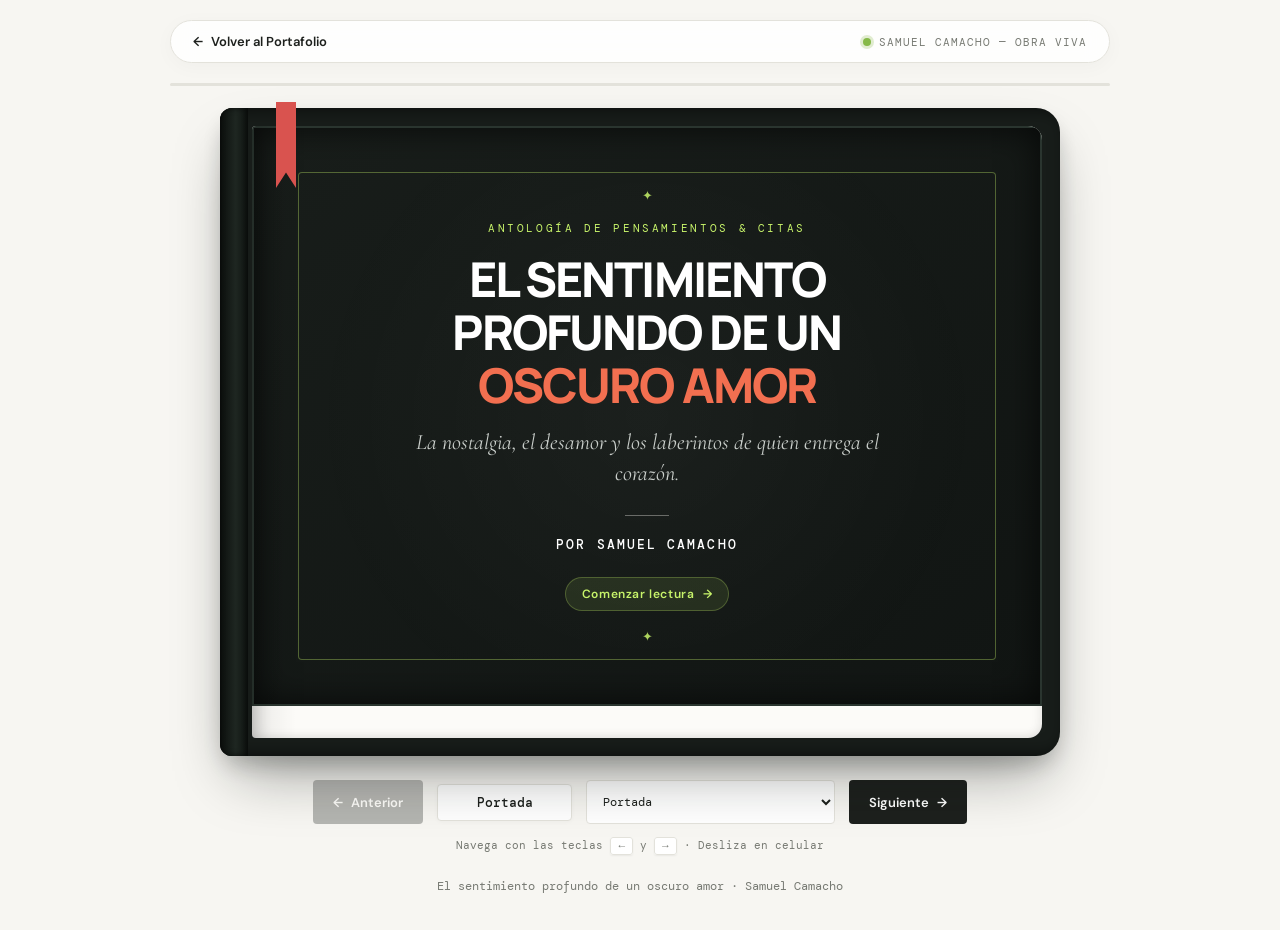
==== libro.html @ 91c3448b "Subir archivos del portafolio" ====
<!doctype html>
<html lang="es">
  <head>
    <meta charset="utf-8" />
    <meta name="viewport" content="width=device-width, initial-scale=1" />
    <title>El sentimiento profundo de un oscuro amor — Samuel Camacho</title>
    <meta
      name="description"
      content="Libro de reflexiones, desamor y pensamientos íntimos escrito por Samuel Camacho."
    />
    <link rel="preconnect" href="https://fonts.googleapis.com" />
    <link rel="preconnect" href="https://fonts.gstatic.com" crossorigin />
    <link
      href="https://fonts.googleapis.com/css2?family=Cormorant+Garamond:ital,wght@0,400;0,600;0,700;1,400;1,600;1,700&family=DM+Mono:wght@400;500&family=DM+Sans:wght@400;500;600;700&family=Manrope:wght@600;800&display=swap"
      rel="stylesheet"
    />

    <style>
      /* ============================================================
         VARIABLES Y TEMA DE DISEÑO (Alineadas a tu portafolio)
         ============================================================ */
      :root {
        --paper-bg: #f7f6f2;
        --page-bg: #fcfbf8;
        --page-edge: #eeebe3;
        --ink: #1d201d;
        --ink-soft: #2e332f;
        --muted: #777a73;
        --line: #e3e2db;
        --orange: #f26f50;
        --lime: #c7f36a;
        --gold: #d4af37;
        --cover-bg: #181d1a;
        --cover-border: #2a352f;
        --spine: #0f1311;
        --ribbon: #d9534f;
        
        --font-serif: "Cormorant Garamond", Georgia, serif;
        --font-sans: "DM Sans", -apple-system, BlinkMacSystemFont, sans-serif;
        --font-mono: "DM Mono", monospace;
        --font-display: "Manrope", sans-serif;
      }

      * {
        box-sizing: border-box;
        margin: 0;
        padding: 0;
      }

      body {
        min-height: 100vh;
        background: var(--paper-bg);
        color: var(--ink);
        font-family: var(--font-sans);
        display: flex;
        flex-direction: column;
        justify-content: space-between;
        align-items: center;
        padding: 20px 16px 36px;
        overflow-x: hidden;
      }

      /* Barra de navegación superior hacia el portafolio */
      .book-topbar {
        width: 100%;
        max-width: 940px;
        display: flex;
        justify-content: space-between;
        align-items: center;
        margin-bottom: 20px;
        padding: 12px 22px;
        background: rgba(255, 255, 255, 0.85);
        backdrop-filter: blur(12px);
        border: 1px solid var(--line);
        border-radius: 999px;
        box-shadow: 0 4px 20px rgba(0, 0, 0, 0.03);
      }

      .back-to-portfolio {
        display: inline-flex;
        align-items: center;
        gap: 8px;
        font-size: 13px;
        font-weight: 600;
        color: var(--ink);
        text-decoration: none;
        transition: color 0.2s ease, transform 0.2s ease;
      }
      .back-to-portfolio:hover {
        color: var(--orange);
        transform: translateX(-3px);
      }

      .book-meta-badge {
        font-family: var(--font-mono);
        font-size: 11px;
        letter-spacing: 0.09em;
        color: var(--muted);
        text-transform: uppercase;
        display: flex;
        align-items: center;
        gap: 8px;
      }

      .status-indicator {
        width: 8px;
        height: 8px;
        background-color: #86b948;
        border-radius: 50%;
        display: inline-block;
        box-shadow: 0 0 0 3px rgba(134, 185, 72, 0.25);
      }

      /* Barra delgada de progreso de lectura */
      .reading-progress-track {
        width: 100%;
        max-width: 940px;
        height: 3px;
        background: var(--line);
        border-radius: 2px;
        margin-bottom: 22px;
        overflow: hidden;
      }
      .reading-progress-bar {
        height: 100%;
        width: 0%;
        background: linear-gradient(90deg, var(--orange), #ff8f70);
        transition: width 0.35s ease;
      }

      /* ============================================================
         COMPONENTE CENTRAL DEL LIBRO (Totalmente portable)
         ============================================================ */
      #libro-componente {
        width: 100%;
        max-width: 920px;
        perspective: 2200px;
        display: flex;
        flex-direction: column;
        align-items: center;
        margin: auto 0;
      }

      .book-wrapper {
        position: relative;
        width: min(840px, 95vw);
        height: clamp(540px, 72vh, 650px);
        background: var(--cover-bg);
        border-radius: 12px 24px 24px 12px;
        box-shadow: 
          0 30px 60px -15px rgba(15, 19, 17, 0.4),
          0 12px 24px -6px rgba(15, 19, 17, 0.25),
          inset 8px 0 18px rgba(0, 0, 0, 0.65);
        padding: 18px 18px 18px 32px;
        display: flex;
        align-items: center;
        justify-content: center;
      }

      /* Lomo del libro con efecto de relieve */
      .book-wrapper::before {
        content: "";
        position: absolute;
        left: 0;
        top: 0;
        bottom: 0;
        width: 28px;
        background: linear-gradient(90deg, #0b0e0c 0%, #1e2621 55%, #121714 100%);
        border-radius: 12px 0 0 12px;
        box-shadow: inset -2px 0 6px rgba(0, 0, 0, 0.65);
      }

      /* Cinta de lectura (marcapáginas) */
      .book-ribbon {
        position: absolute;
        top: -6px;
        left: 56px;
        width: 20px;
        height: 86px;
        background: var(--ribbon);
        box-shadow: 2px 6px 12px rgba(0,0,0,0.35);
        z-index: 30;
        clip-path: polygon(0 0, 100% 0, 100% 100%, 50% 82%, 0 100%);
        transition: transform 0.3s ease;
      }
      .book-wrapper:hover .book-ribbon {
        transform: translateY(5px);
      }

      /* Ventana de visualización de páginas */
      .pages-viewport {
        position: relative;
        width: 100%;
        height: 100%;
        background: var(--page-bg);
        border-radius: 4px 14px 14px 4px;
        overflow: hidden;
        box-shadow: 
          inset 4px 0 12px rgba(0, 0, 0, 0.12),
          inset -4px 0 10px rgba(0, 0, 0, 0.04);
      }

      /* Efecto de pliegue central */
      .pages-viewport::before {
        content: "";
        position: absolute;
        top: 0;
        left: 0;
        bottom: 0;
        width: 44px;
        background: linear-gradient(90deg, rgba(0, 0, 0, 0.14) 0%, rgba(0, 0, 0, 0.04) 45%, transparent 100%);
        z-index: 10;
        pointer-events: none;
      }

      /* ============================================================
         ESTRUCTURA DE CADA PÁGINA INDIVIDUAL
         ============================================================ */
      .book-page {
        position: absolute;
        inset: 0;
        padding: clamp(28px, 5.5vw, 48px) clamp(28px, 6vw, 68px);
        display: flex;
        flex-direction: column;
        justify-content: space-between;
        opacity: 0;
        visibility: hidden;
        transform: translateX(36px) scale(0.985);
        transition: opacity 0.42s cubic-bezier(0.4, 0, 0.2, 1),
                    transform 0.42s cubic-bezier(0.4, 0, 0.2, 1),
                    visibility 0.42s;
        background-color: var(--page-bg);
        background-image: 
          radial-gradient(circle at 50% 40%, rgba(255,255,255,0.85) 0%, transparent 100%),
          repeating-linear-gradient(0deg, transparent, transparent 31px, rgba(0, 0, 0, 0.018) 31px, rgba(0, 0, 0, 0.018) 32px);
        overflow-y: auto;
        scrollbar-width: thin;
        scrollbar-color: rgba(0, 0, 0, 0.15) transparent;
      }

      .book-page::-webkit-scrollbar {
        width: 5px;
      }
      .book-page::-webkit-scrollbar-thumb {
        background: rgba(0, 0, 0, 0.15);
        border-radius: 4px;
      }

      .book-page.active {
        opacity: 1;
        visibility: visible;
        transform: translateX(0) scale(1);
        z-index: 5;
      }

      /* Cabecera interna de página */
      .page-header {
        display: flex;
        justify-content: space-between;
        align-items: center;
        border-bottom: 1px solid var(--line);
        padding-bottom: 12px;
        user-select: none;
      }

      .page-category {
        font-family: var(--font-mono);
        font-size: 11px;
        letter-spacing: 0.14em;
        text-transform: uppercase;
        color: var(--muted);
      }

      .page-number-top {
        font-family: var(--font-mono);
        font-size: 11px;
        color: var(--muted);
      }

      /* Contenedor central de la frase */
      .quote-container {
        display: flex;
        flex-direction: column;
        justify-content: center;
        align-items: center;
        text-align: center;
        padding: 16px 0;
        position: relative;
        flex-grow: 1;
      }

      .quote-symbol {
        font-family: var(--font-serif);
        font-size: 60px;
        line-height: 1;
        color: var(--orange);
        opacity: 0.45;
        margin-bottom: -16px;
        user-select: none;
      }

      .quote-text {
        font-family: var(--font-serif);
        font-size: clamp(21px, 3.2vw, 29px);
        font-style: italic;
        line-height: 1.48;
        color: var(--ink);
        max-width: 620px;
        letter-spacing: -0.01em;
      }

      .quote-author {
        margin-top: 24px;
        font-family: var(--font-sans);
        font-size: 13px;
        font-weight: 700;
        letter-spacing: 0.08em;
        color: var(--ink-soft);
        text-transform: uppercase;
        display: inline-flex;
        align-items: center;
        gap: 10px;
      }
      .quote-author::before {
        content: "";
        display: inline-block;
        width: 22px;
        height: 1.5px;
        background-color: var(--orange);
      }

      /* Estilo especial para páginas de ensayo / reflexión extensa */
      .prose-container {
        display: flex;
        flex-direction: column;
        justify-content: center;
        align-items: flex-start;
        text-align: left;
        padding: 14px 4px;
        position: relative;
        flex-grow: 1;
        max-width: 640px;
        margin: 0 auto;
        width: 100%;
      }

      .prose-badge {
        font-family: var(--font-mono);
        font-size: 10px;
        text-transform: uppercase;
        letter-spacing: 0.16em;
        color: var(--orange);
        font-weight: 600;
        margin-bottom: 8px;
      }

      .prose-heading {
        font-family: var(--font-serif);
        font-size: clamp(21px, 2.9vw, 26px);
        font-weight: 700;
        font-style: italic;
        color: var(--ink);
        line-height: 1.35;
        margin-bottom: 14px;
        border-left: 3px solid var(--orange);
        padding-left: 14px;
      }

      .prose-body {
        font-family: var(--font-serif);
        font-size: clamp(16.5px, 2.1vw, 19.5px);
        line-height: 1.68;
        color: #272c29;
        text-align: justify;
        text-justify: inter-word;
        letter-spacing: 0.005em;
      }

      .prose-author-tag {
        align-self: flex-end;
        margin-top: 18px;
        font-family: var(--font-sans);
        font-size: 13px;
        font-weight: 700;
        letter-spacing: 0.08em;
        color: var(--ink-soft);
        text-transform: uppercase;
        display: inline-flex;
        align-items: center;
        gap: 8px;
      }
      .prose-author-tag::before {
        content: "";
        display: inline-block;
        width: 18px;
        height: 1.5px;
        background-color: var(--orange);
      }

      /* Pie de cada página */
      .page-footer {
        display: flex;
        justify-content: space-between;
        align-items: center;
        border-top: 1px solid var(--line);
        padding-top: 12px;
        font-family: var(--font-mono);
        font-size: 11px;
        color: var(--muted);
        user-select: none;
      }

      .copy-quote-btn {
        background: transparent;
        border: none;
        color: var(--muted);
        font-family: var(--font-mono);
        font-size: 11px;
        cursor: pointer;
        display: inline-flex;
        align-items: center;
        gap: 5px;
        transition: color 0.2s ease;
      }
      .copy-quote-btn:hover {
        color: var(--orange);
      }

      /* ============================================================
         PORTADA DEL LIBRO
         ============================================================ */
      .page-cover {
        background: linear-gradient(145deg, #181d1a 0%, #111513 100%);
        color: #f7f6f2;
        border: 2px solid var(--cover-border);
        box-shadow: inset 0 0 35px rgba(0, 0, 0, 0.7);
        justify-content: center;
        text-align: center;
        position: relative;
        padding: clamp(24px, 4.5vw, 44px);
      }

      .cover-frame {
        border: 1px solid rgba(199, 243, 106, 0.35);
        padding: clamp(28px, 5vw, 48px) clamp(20px, 4vw, 36px);
        height: 100%;
        display: flex;
        flex-direction: column;
        justify-content: center;
        align-items: center;
        border-radius: 4px;
        position: relative;
        background: radial-gradient(circle at 50% 50%, rgba(255, 255, 255, 0.03) 0%, transparent 80%);
      }

      .cover-frame::before {
        content: "✦";
        position: absolute;
        top: 14px;
        color: var(--lime);
        font-size: 13px;
        opacity: 0.85;
      }
      .cover-frame::after {
        content: "✦";
        position: absolute;
        bottom: 14px;
        color: var(--lime);
        font-size: 13px;
        opacity: 0.85;
      }

      .cover-label {
        font-family: var(--font-mono);
        font-size: 11px;
        letter-spacing: 0.24em;
        color: var(--lime);
        text-transform: uppercase;
        margin-bottom: 18px;
      }

      .cover-title {
        font-family: var(--font-display);
        font-size: clamp(30px, 5.2vw, 48px);
        font-weight: 800;
        line-height: 1.1;
        letter-spacing: -0.04em;
        color: #ffffff;
        margin-bottom: 16px;
        max-width: 580px;
        text-transform: uppercase;
      }
      .cover-title span {
        color: var(--orange);
      }

      .cover-subtitle {
        font-family: var(--font-serif);
        font-style: italic;
        font-size: clamp(17px, 2.6vw, 22px);
        color: #c9ceca;
        max-width: 480px;
        margin-bottom: 26px;
        line-height: 1.4;
      }

      .cover-divider {
        width: 44px;
        height: 1px;
        background: var(--line);
        opacity: 0.4;
        margin-bottom: 20px;
      }

      .cover-signature {
        font-family: var(--font-mono);
        font-size: 13px;
        font-weight: 500;
        color: #ffffff;
        letter-spacing: 0.16em;
        text-transform: uppercase;
      }

      .cover-start-hint {
        margin-top: 24px;
        display: inline-flex;
        align-items: center;
        gap: 8px;
        font-size: 12px;
        color: var(--lime);
        font-family: var(--font-sans);
        font-weight: 600;
        letter-spacing: 0.05em;
        cursor: pointer;
        background: rgba(199, 243, 106, 0.1);
        padding: 8px 16px;
        border-radius: 999px;
        border: 1px solid rgba(199, 243, 106, 0.25);
        transition: background 0.2s ease, transform 0.2s ease;
      }
      .cover-start-hint:hover {
        background: rgba(199, 243, 106, 0.2);
        transform: translateY(-2px);
      }

      /* ============================================================
         CONTRAPORTADA (Página Final del Libro)
         ============================================================ */
      .page-back-cover {
        background: linear-gradient(145deg, #151917 0%, #0e1110 100%);
        color: #ffffff;
        border: 2px solid var(--cover-border);
        justify-content: center;
        text-align: center;
      }

      .back-cover-box {
        display: flex;
        flex-direction: column;
        align-items: center;
        justify-content: center;
        gap: 16px;
        padding: 30px 20px;
      }

      .restart-book-btn {
        margin-top: 14px;
        display: inline-flex;
        align-items: center;
        gap: 8px;
        padding: 10px 22px;
        background: var(--lime);
        color: #111412;
        font-family: var(--font-sans);
        font-size: 13px;
        font-weight: 700;
        border: none;
        border-radius: 4px;
        cursor: pointer;
        transition: transform 0.2s ease, background 0.2s ease;
      }
      .restart-book-btn:hover {
        transform: translateY(-2px);
        background: #d8faa0;
      }

      /* ============================================================
         CONTROLES INFERIORES DE NAVEGACIÓN
         ============================================================ */
      .book-controls {
        display: flex;
        align-items: center;
        justify-content: center;
        gap: 14px;
        margin-top: 24px;
        width: 100%;
        flex-wrap: wrap;
      }

      .book-nav-btn {
        display: inline-flex;
        align-items: center;
        gap: 8px;
        height: 44px;
        padding: 0 20px;
        background: var(--ink);
        color: #ffffff;
        border: none;
        border-radius: 4px;
        font-family: var(--font-sans);
        font-size: 13px;
        font-weight: 600;
        cursor: pointer;
        transition: background 0.2s ease, transform 0.15s ease, opacity 0.2s ease;
      }

      .book-nav-btn:hover:not(:disabled) {
        background: #343a36;
        transform: translateY(-2px);
      }

      .book-nav-btn:disabled {
        opacity: 0.3;
        cursor: not-allowed;
      }

      .book-counter {
        font-family: var(--font-mono);
        font-size: 13px;
        font-weight: 500;
        color: var(--ink);
        background: #ffffff;
        border: 1px solid var(--line);
        padding: 9px 18px;
        border-radius: 4px;
        min-width: 135px;
        text-align: center;
        box-shadow: 0 1px 4px rgba(0,0,0,0.03);
      }

      .jump-select {
        height: 44px;
        padding: 0 12px;
        background: #ffffff;
        color: var(--ink);
        border: 1px solid var(--line);
        border-radius: 4px;
        font-family: var(--font-mono);
        font-size: 12px;
        cursor: pointer;
        outline: none;
      }

      .keyboard-hint {
        margin-top: 14px;
        font-family: var(--font-mono);
        font-size: 11px;
        color: var(--muted);
        text-align: center;
      }
      .keyboard-hint kbd {
        background: #ffffff;
        border: 1px solid var(--line);
        padding: 2px 7px;
        border-radius: 3px;
        box-shadow: 0 1px 2px rgba(0,0,0,0.06);
      }

      /* Notificación flotante de copiado */
      .toast {
        position: fixed;
        bottom: 24px;
        background: var(--ink);
        color: #ffffff;
        padding: 10px 20px;
        border-radius: 999px;
        font-size: 12px;
        font-family: var(--font-mono);
        box-shadow: 0 10px 25px rgba(0,0,0,0.25);
        opacity: 0;
        transform: translateY(20px);
        transition: opacity 0.3s ease, transform 0.3s ease;
        pointer-events: none;
        z-index: 100;
      }
      .toast.show {
        opacity: 1;
        transform: translateY(0);
      }

      /* Responsividad */
      @media (max-width: 640px) {
        .book-wrapper {
          padding: 10px 10px 10px 20px;
          height: clamp(520px, 78vh, 600px);
        }
        .quote-text {
          font-size: 18.5px;
          line-height: 1.45;
        }
        .prose-heading {
          font-size: 19px;
        }
        .prose-body {
          font-size: 15.5px;
          line-height: 1.6;
        }
        .cover-frame {
          padding: 22px 14px;
        }
        .book-controls {
          gap: 8px;
        }
        .book-nav-btn {
          padding: 0 14px;
          font-size: 12px;
        }
        .book-counter {
          min-width: 110px;
          padding: 9px 12px;
          font-size: 12px;
        }
      }
    </style>
  </head>
  <body>
    <!-- Barra superior con enlace a tu portafolio -->
    <header class="book-topbar">
      <a href="index.html" class="back-to-portfolio" title="Volver a la página principal de tu portafolio">
        <span aria-hidden="true">←</span> Volver al Portafolio
      </a>
      <div class="book-meta-badge">
        <span class="status-indicator"></span>
        <span>Samuel Camacho — Obra Viva</span>
      </div>
    </header>

    <!-- Indicador de barra de lectura -->
    <div class="reading-progress-track">
      <div class="reading-progress-bar" id="reading-bar"></div>
    </div>

    <!-- ============================================================
         COMPONENTE PRINCIPAL DEL LIBRO (Listo para anclar a tu portafolio)
         ============================================================ -->
    <main id="libro-componente">
      <div class="book-wrapper">
        <div class="book-ribbon" title="Marcador de página"></div>
        
        <div class="pages-viewport" id="pages-container">
          
          <!-- ============================================================
               PÁGINA 0: PORTADA DEL LIBRO
               ============================================================ -->
          <article class="book-page page-cover active" data-page-index="0" data-page-title="Portada">
            <div class="cover-frame">
              <span class="cover-label">Antología de Pensamientos & Citas</span>
              <h1 class="cover-title">EL SENTIMIENTO PROFUNDO DE UN <span>OSCURO AMOR</span></h1>
              <p class="cover-subtitle">
                La nostalgia, el desamor y los laberintos de quien entrega el corazón.
              </p>
              <div class="cover-divider"></div>
              <p class="cover-signature">POR SAMUEL CAMACHO</p>
              <button class="cover-start-hint" id="start-reading-btn">
                Comenzar lectura <span aria-hidden="true">→</span>
              </button>
            </div>
          </article>

          <!-- ============================================================
               PÁGINA 1
               ============================================================ -->
          <article class="book-page" data-page-index="1" data-page-title="El Laberinto">
            <div class="page-header">
              <span class="page-category">01 / Nostalgia</span>
              <span class="page-number-top">N° 01</span>
            </div>

            <div class="quote-container">
              <span class="quote-symbol">“</span>
              <p class="quote-text">
                No sé por qué hoy, no sé por qué me siento perdido en un laberinto donde la nostalgia, la tristeza y el desamor me persiguen sin descanso y yo solo ignoro la salida.
              </p>
              <span class="quote-author">Samuel Camacho</span>
            </div>

            <div class="page-footer">
              <button class="copy-quote-btn" onclick="copyText('No sé por qué hoy, no sé por qué me siento perdido en un laberinto donde la nostalgia, la tristeza y el desamor me persiguen sin descanso y yo solo ignoro la salida. — Samuel Camacho')">
                <span>📋</span> Copiar frase
              </button>
              <span>Pág. 1</span>
            </div>
          </article>

          <!-- ============================================================
               PÁGINA 2
               ============================================================ -->
          <article class="book-page" data-page-index="2" data-page-title="Simples Letras">
            <div class="page-header">
              <span class="page-category">02 / Paisajes Lejanos</span>
              <span class="page-number-top">N° 02</span>
            </div>

            <div class="quote-container">
              <span class="quote-symbol">“</span>
              <p class="quote-text">
                Por más que explore otros paisajes el tuyo lo veo a la distancia, igual tú me enseñaste a escribir, porque de cierta forma te hacía feliz, ahora busco distraer mis pensamientos con la melancolía de mi vida escondida en unas simples letras.
              </p>
              <span class="quote-author">Samuel Camacho</span>
            </div>

            <div class="page-footer">
              <button class="copy-quote-btn" onclick="copyText('Por más que explore otros paisajes el tuyo lo veo a la distancia, igual tú me enseñaste a escribir, porque de cierta forma te hacía feliz, ahora busco distraer mis pensamientos con la melancolía de mi vida escondida en unas simples letras. — Samuel Camacho')">
                <span>📋</span> Copiar frase
              </button>
              <span>Pág. 2</span>
            </div>
          </article>

          <!-- ============================================================
               PÁGINA 3
               ============================================================ -->
          <article class="book-page" data-page-index="3" data-page-title="El Humo">
            <div class="page-header">
              <span class="page-category">03 / Recuerdos</span>
              <span class="page-number-top">N° 03</span>
            </div>

            <div class="quote-container">
              <span class="quote-symbol">“</span>
              <p class="quote-text">
                Quiero amor estar en una pieza riéndonos de bobadas, pero todo desaparece en el humo que dejó tus recuerdos.
              </p>
              <span class="quote-author">Samuel Camacho</span>
            </div>

            <div class="page-footer">
              <button class="copy-quote-btn" onclick="copyText('Quiero amor estar en una pieza riéndonos de bobadas, pero todo desaparece en el humo que dejó tus recuerdos. — Samuel Camacho')">
                <span>📋</span> Copiar frase
              </button>
              <span>Pág. 3</span>
            </div>
          </article>

          <!-- ============================================================
               PÁGINA 4
               ============================================================ -->
          <article class="book-page" data-page-index="4" data-page-title="La Luna">
            <div class="page-header">
              <span class="page-category">04 / Destello Nocturno</span>
              <span class="page-number-top">N° 04</span>
            </div>

            <div class="quote-container">
              <span class="quote-symbol">“</span>
              <p class="quote-text">
                Hoy la luna tiene una belleza deslumbrante, al solo quedarte viéndola te pierdes en su belleza algo parecido a lo que me sucede con vos.
              </p>
              <span class="quote-author">Samuel Camacho</span>
            </div>

            <div class="page-footer">
              <button class="copy-quote-btn" onclick="copyText('Hoy la luna tiene una belleza deslumbrante, al solo quedarte viéndola te pierdes en su belleza algo parecido a lo que me sucede con vos. — Samuel Camacho')">
                <span>📋</span> Copiar frase
              </button>
              <span>Pág. 4</span>
            </div>
          </article>

          <!-- ============================================================
               PÁGINA 5
               ============================================================ -->
          <article class="book-page" data-page-index="5" data-page-title="Buen Corazón">
            <div class="page-header">
              <span class="page-category">05 / Realidad</span>
              <span class="page-number-top">N° 05</span>
            </div>

            <div class="quote-container">
              <span class="quote-symbol">“</span>
              <p class="quote-text">
                La vida es incierta, ser un joven de buen corazón en este mundo está mal, las personas no valoran lo que uno puede dar, pero porque no eres la persona de la que ellos esperan recibirlo.
              </p>
              <span class="quote-author">Samuel Camacho</span>
            </div>

            <div class="page-footer">
              <button class="copy-quote-btn" onclick="copyText('La vida es incierta, ser un joven de buen corazón en este mundo está mal, las personas no valoran lo que uno puede dar, pero porque no eres la persona de la que ellos esperan recibirlo. — Samuel Camacho')">
                <span>📋</span> Copiar frase
              </button>
              <span>Pág. 5</span>
            </div>
          </article>

          <!-- ============================================================
               PÁGINA 6
               ============================================================ -->
          <article class="book-page" data-page-index="6" data-page-title="El Error Más Grande">
            <div class="page-header">
              <span class="page-category">06 / El Sentimiento</span>
              <span class="page-number-top">N° 06</span>
            </div>

            <div class="quote-container">
              <span class="quote-symbol">“</span>
              <p class="quote-text">
                El amor existe o solo es un sentimiento que debemos experimentar un ser humano para sentir cómo laten dos corazones sobre estimulados, al final es lo más bonito y el error más grande que cometemos al sentirlo.
              </p>
              <span class="quote-author">Samuel Camacho</span>
            </div>

            <div class="page-footer">
              <button class="copy-quote-btn" onclick="copyText('El amor existe o solo es un sentimiento que debemos experimentar un ser humano para sentir cómo laten dos corazones sobre estimulados, al final es lo más bonito y el error más grande que cometemos al sentirlo. — Samuel Camacho')">
                <span>📋</span> Copiar frase
              </button>
              <span>Pág. 6</span>
            </div>
          </article>

          <!-- ============================================================
               PÁGINA 7
               ============================================================ -->
          <article class="book-page" data-page-index="7" data-page-title="Habitación de Espejos">
            <div class="page-header">
              <span class="page-category">07 / Entrega Total</span>
              <span class="page-number-top">N° 07</span>
            </div>

            <div class="quote-container">
              <span class="quote-symbol">“</span>
              <p class="quote-text">
                Soy de las personas que le meten corazón cuando la otra esté dispuesta a recibirlo, aun sabiendo que te lo devuelven roto volviendo a aquella habitación llena de espejos que son tus recuerdos llenos de remordimiento al final qué más da entregarlo todo, aunque diga tu corazón que te faltó dar más siempre lo terminas dando todo.
              </p>
              <span class="quote-author">Samuel Camacho</span>
            </div>

            <div class="page-footer">
              <button class="copy-quote-btn" onclick="copyText('Soy de las personas que le meten corazón cuando la otra esté dispuesta a recibirlo, aun sabiendo que te lo devuelven roto volviendo a aquella habitación llena de espejos que son tus recuerdos llenos de remordimiento al final qué más da entregarlo todo, aunque diga tu corazón que te faltó dar más siempre lo terminas dando todo. — Samuel Camacho')">
                <span>📋</span> Copiar frase
              </button>
              <span>Pág. 7</span>
            </div>
          </article>

          <!-- ============================================================
               PÁGINA 8
               ============================================================ -->
          <article class="book-page" data-page-index="8" data-page-title="Tu Estrella">
            <div class="page-header">
              <span class="page-category">08 / Destino & Cielo</span>
              <span class="page-number-top">N° 08</span>
            </div>

            <div class="quote-container">
              <span class="quote-symbol">“</span>
              <p class="quote-text">
                Si la vida al principio nos destinó a estar juntos, también nos tendrá destinado un reencuentro, al final veo la estrella para pensar en vos, te diría que tiene un nombre, pero realmente se ganó el tuyo.
              </p>
              <span class="quote-author">Samuel Camacho</span>
            </div>

            <div class="page-footer">
              <button class="copy-quote-btn" onclick="copyText('Si la vida al principio nos destinó a estar juntos, también nos tendrá destinado un reencuentro, al final veo la estrella para pensar en vos, te diría que tiene un nombre, pero realmente se ganó el tuyo. — Samuel Camacho')">
                <span>📋</span> Copiar frase
              </button>
              <span>Pág. 8</span>
            </div>
          </article>

          <!-- ============================================================
               PÁGINA 9
               ============================================================ -->
          <article class="book-page" data-page-index="9" data-page-title="Dame Calma">
            <div class="page-header">
              <span class="page-category">09 / Anhelo</span>
              <span class="page-number-top">N° 09</span>
            </div>

            <div class="quote-container">
              <span class="quote-symbol">“</span>
              <p class="quote-text">
                Dame calma en vez de hacer que la pierda, detesto estar en mi cama y desear el calor de tu piel.
              </p>
              <span class="quote-author">Samuel Camacho</span>
            </div>

            <div class="page-footer">
              <button class="copy-quote-btn" onclick="copyText('Dame calma en vez de hacer que la pierda, detesto estar en mi cama y desear el calor de tu piel. — Samuel Camacho')">
                <span>📋</span> Copiar frase
              </button>
              <span>Pág. 9</span>
            </div>
          </article>

          <!-- ============================================================
               PÁGINA 10
               ============================================================ -->
          <article class="book-page" data-page-index="10" data-page-title="Bajo la Noche">
            <div class="page-header">
              <span class="page-category">10 / En Palabras Sencillas</span>
              <span class="page-number-top">N° 10</span>
            </div>

            <div class="quote-container">
              <span class="quote-symbol">“</span>
              <p class="quote-text">
                Entre un montón de estrellas viéndonos constantemente, sintiendo el silencio de la noche, está aquella que brilla con intensidad, esa luna con esa belleza eres tú, espero poder ser quien aclare tus dudas, acompañarte y que brilles en mi mundo, en palabras sencillas que tú me puedas amar, que quieras mis besos a mitad de la noche, que sea lo mejor para ti.
              </p>
              <span class="quote-author">Samuel Camacho</span>
            </div>

            <div class="page-footer">
              <button class="copy-quote-btn" onclick="copyText('Entre un montón de estrellas viéndonos constantemente, sintiendo el silencio de la noche, está aquella que brilla con intensidad, esa luna con esa belleza eres tú, espero poder ser quien aclare tus dudas, acompañarte y que brilles en mi mundo, en palabras sencillas que tú me puedas amar, que quieras mis besos a mitad de la noche, que sea lo mejor para ti. — Samuel Camacho')">
                <span>📋</span> Copiar frase
              </button>
              <span>Pág. 10</span>
            </div>
          </article>

          <!-- ============================================================
               PÁGINA 11
               ============================================================ -->
          <article class="book-page" data-page-index="11" data-page-title="La Gran Mentira">
            <div class="page-header">
              <span class="page-category">11 / Desengaño</span>
              <span class="page-number-top">N° 11</span>
            </div>

            <div class="quote-container">
              <span class="quote-symbol">“</span>
              <p class="quote-text">
                Tuyo la mentira más grande que ha tenido mi corazón hacia vos, qué mal que al final resultamos siendo las mismas porquerías.
              </p>
              <span class="quote-author">Samuel Camacho</span>
            </div>

            <div class="page-footer">
              <button class="copy-quote-btn" onclick="copyText('Tuyo la mentira más grande que ha tenido mi corazón hacia vos, qué mal que al final resultamos siendo las mismas porquerías. — Samuel Camacho')">
                <span>📋</span> Copiar frase
              </button>
              <span>Pág. 11</span>
            </div>
          </article>

          <!-- ============================================================
               PÁGINA 12
               ============================================================ -->
          <article class="book-page" data-page-index="12" data-page-title="Destino Irónico">
            <div class="page-header">
              <span class="page-category">12 / Ironía</span>
              <span class="page-number-top">N° 12</span>
            </div>

            <div class="quote-container">
              <span class="quote-symbol">“</span>
              <p class="quote-text">
                Qué bárbaro llegar al punto de que te interese la persona que menos le importes, mi destino es estar solo sabes, ya que no te amo, pero te sigo pensando qué irónica es mi vida.
              </p>
              <span class="quote-author">Samuel Camacho</span>
            </div>

            <div class="page-footer">
              <button class="copy-quote-btn" onclick="copyText('Qué bárbaro llegar al punto de que te interese la persona que menos le importes, mi destino es estar solo sabes, ya que no te amo, pero te sigo pensando qué irónica es mi vida. — Samuel Camacho')">
                <span>📋</span> Copiar frase
              </button>
              <span>Pág. 12</span>
            </div>
          </article>

          <!-- ============================================================
               PÁGINA 13 (REFLEXIÓN EXTENSA / PROSA)
               ============================================================ -->
          <article class="book-page" data-page-index="13" data-page-title="Morir de Amor">
            <div class="page-header">
              <span class="page-category">13 / Reflexión I</span>
              <span class="page-number-top">N° 13</span>
            </div>

            <div class="prose-container">
              <span class="prose-badge">Reflexión Profunda</span>
              <h2 class="prose-heading">“Lo malo de morir por amor es que no te mueres”</h2>
              <p class="prose-body">
                Vivimos en una ideología del amor en la cual mentimos y nos mentimos al decir que nos moriríamos de amor por una persona, cuando llega al punto de la verdad nadie muere de amor solo termina en un colapso en el cual piensa no volver a experimentar dicho sentimiento, el hombre prefiere entregarlo todo con una persona y morir sintiendo el mismo sentimiento de inicio a fin, lo malo es que vamos a morir de amor constantemente no por una sino por muchas, nada es eterno todo tiene un final así como un cuaderno.
              </p>
              <span class="prose-author-tag">Samuel Camacho</span>
            </div>

            <div class="page-footer">
              <button class="copy-quote-btn" onclick="copyText('“Lo malo de morir por amor es que no te mueres” — Vivimos en una ideología del amor en la cual mentimos y nos mentimos al decir que nos moriríamos de amor por una persona... — Samuel Camacho')">
                <span>📋</span> Copiar texto
              </button>
              <span>Pág. 13</span>
            </div>
          </article>

          <!-- ============================================================
               PÁGINA 14 (REFLEXIÓN EXTENSA / PROSA)
               ============================================================ -->
          <article class="book-page" data-page-index="14" data-page-title="Conexión de Cuerpos">
            <div class="page-header">
              <span class="page-category">14 / Reflexión II</span>
              <span class="page-number-top">N° 14</span>
            </div>

            <div class="prose-container">
              <span class="prose-badge">Reflexión Profunda</span>
              <h2 class="prose-heading">“Por qué la conexión al unirse dos cuerpos es más fuerte que el amor que sentimos”</h2>
              <p class="prose-body">
                El amor es un bucle de sentimientos los cuales afectan al ser humano, al inicio todo es bello pero es más fuerte cuando el “amor” se expresa en una sensación o en una relación sexual, puede que lo que sientas con una sea más fuerte que con otras, te quedas con alguien solo por cómo te sentís no por lo que realmente sientes, o como lo llamamos costumbre, me puedo olvidar de tu cara y nombre, pero no puedo olvidarme de tu cuerpo, aunque se niegue dos personas separadas siempre las van a unir sus recuerdos sexuales que sus momentos de amor, porque amor sentí por muchas pero placer verdadero con una.
              </p>
              <span class="prose-author-tag">Samuel Camacho</span>
            </div>

            <div class="page-footer">
              <button class="copy-quote-btn" onclick="copyText('“Por qué la conexión al unirse dos cuerpos es más fuerte que el amor que sentimos” — El amor es un bucle de sentimientos... amor sentí por muchas pero placer verdadero con una. — Samuel Camacho')">
                <span>📋</span> Copiar texto
              </button>
              <span>Pág. 14</span>
            </div>
          </article>

          <!-- ============================================================
               PÁGINA 15 (REFLEXIÓN EXTENSA / PROSA)
               ============================================================ -->
          <article class="book-page" data-page-index="15" data-page-title="La Cuerda Floja">
            <div class="page-header">
              <span class="page-category">15 / Reflexión III</span>
              <span class="page-number-top">N° 15</span>
            </div>

            <div class="prose-container">
              <span class="prose-badge">Reflexión Profunda</span>
              <h2 class="prose-heading">“El que ama como nunca pierde como siempre”</h2>
              <p class="prose-body">
                Una persona que entrega su corazón sin escudos da un arma de doble filo, entregas el poder de destruir tu corazón a alguien en el cual confías, cuando eso sucede no te importa el trato que te dan. Te volvés ciego a lo que es obvio, sordo a las advertencias e impulsivo de corazón, seguir tu corazón es caminar en una cuerda floja siempre va a llegar el momento que sentís que te caes, aunque sigas avanzando el sentimiento te perseguirá constantemente, amar es hermoso, pero para un sobrepensador son ideas constantes de sufrimiento constante.
              </p>
              <span class="prose-author-tag">Samuel Camacho</span>
            </div>

            <div class="page-footer">
              <button class="copy-quote-btn" onclick="copyText('“El que ama como nunca pierde como siempre” — Una persona que entrega su corazón sin escudos da un arma de doble filo... amar es hermoso, pero para un sobrepensador son ideas constantes de sufrimiento constante. — Samuel Camacho')">
                <span>📋</span> Copiar texto
              </button>
              <span>Pág. 15</span>
            </div>
          </article>

          <!-- ============================================================
               PÁGINA 16 (EPÍLOGO / SENTIMIENTO FINAL)
               ============================================================ -->
          <article class="book-page" data-page-index="16" data-page-title="Epílogo">
            <div class="page-header">
              <span class="page-category">16 / Epílogo</span>
              <span class="page-number-top">N° 16</span>
            </div>

            <div class="quote-container">
              <span class="quote-symbol">“</span>
              <p class="quote-text" style="font-weight: 600; color: #161a18;">
                Al final te dejan por ser buen hombre o mujer, pero realmente es porque das el amor que esa persona desearía recibir, pero no de ti.
              </p>
              <span class="quote-author">Samuel Camacho</span>
            </div>

            <div class="page-footer">
              <button class="copy-quote-btn" onclick="copyText('Al final te dejan por ser buen hombre o mujer pero realmente es porque das el amor que esa persona desearía recibir, pero no de ti. — Samuel Camacho')">
                <span>📋</span> Copiar frase
              </button>
              <span>Pág. 16</span>
            </div>
          </article>

          <!-- ============================================================
               PÁGINA 17: CONTRAPORTADA (Cierre del Cuaderno)
               ============================================================ -->
          <article class="book-page page-back-cover" data-page-index="17" data-page-title="Contraportada">
            <div class="back-cover-box">
              <span style="font-family: var(--font-mono); font-size: 11px; letter-spacing: 0.2em; color: var(--lime);">
                FIN DEL PRIMER CUADERNO
              </span>
              <h3 style="font-family: var(--font-display); font-size: 24px; font-weight: 800; color: #ffffff;">
                EL SENTIMIENTO PROFUNDO DE UN OSCURO AMOR
              </h3>
              <p style="font-family: var(--font-serif); font-style: italic; color: #a4aaa6; max-width: 440px; font-size: 16px; line-height: 1.5;">
                «Nada es eterno todo tiene un final así como un cuaderno.»
              </p>
              <span style="font-family: var(--font-mono); font-size: 12px; color: #ffffff; opacity: 0.7;">
                — SAMUEL CAMACHO —
              </span>
              <button class="restart-book-btn" id="restart-book-btn">
                <span>↺</span> Volver a la portada
              </button>
            </div>
          </article>

        </div>
      </div>

      <!-- Navegación entre páginas -->
      <nav class="book-controls" aria-label="Navegación del libro">
        <button id="prev-page-btn" class="book-nav-btn" disabled aria-label="Página anterior">
          <span aria-hidden="true">←</span> Anterior
        </button>

        <div id="page-counter" class="book-counter" aria-live="polite">
          Portada
        </div>

        <select id="jump-select" class="jump-select" aria-label="Saltar directamente a una página">
          <!-- Opciones pobladas dinámicamente -->
        </select>

        <button id="next-page-btn" class="book-nav-btn" aria-label="Página siguiente">
          Siguiente <span aria-hidden="true">→</span>
        </button>
      </nav>

      <p class="keyboard-hint">
        Navega con las teclas <kbd>←</kbd> y <kbd>→</kbd> · Desliza en celular
      </p>
    </main>

    <!-- Notificación emergente Toast -->
    <div id="toast" class="toast">Texto copiado al portapapeles</div>

    <!-- Footer minimalista -->
    <footer style="margin-top: 26px; font-size: 12px; color: var(--muted); font-family: var(--font-mono); text-align: center;">
      El sentimiento profundo de un oscuro amor · Samuel Camacho
    </footer>

    <!-- ============================================================
         SCRIPT DEL MOTOR DEL LIBRO
         ============================================================ -->
    <script>
      (function () {
        const pages = document.querySelectorAll(".book-page");
        const prevBtn = document.getElementById("prev-page-btn");
        const nextBtn = document.getElementById("next-page-btn");
        const counter = document.getElementById("page-counter");
        const jumpSelect = document.getElementById("jump-select");
        const readingBar = document.getElementById("reading-bar");
        const startBtn = document.getElementById("start-reading-btn");
        const restartBtn = document.getElementById("restart-book-btn");
        
        let currentPage = 0;
        const totalPages = pages.length;

        // Poblar el menú desplegable de páginas
        pages.forEach((page, idx) => {
          const opt = document.createElement("option");
          opt.value = idx;
          const title = page.getAttribute("data-page-title") || `Página ${idx}`;
          opt.textContent = idx === 0 ? "Portada" : (idx === totalPages - 1 ? "Contraportada" : `Pág. ${idx}: ${title}`);
          jumpSelect.appendChild(opt);
        });

        function updateBookState() {
          pages.forEach((page, idx) => {
            if (idx === currentPage) {
              page.classList.add("active");
              page.scrollTop = 0; // Regresar al inicio del scroll interno
            } else {
              page.classList.remove("active");
            }
          });

          // Estado de los botones
          prevBtn.disabled = currentPage === 0;
          nextBtn.disabled = currentPage === totalPages - 1;

          // Etiqueta del contador
          if (currentPage === 0) {
            counter.textContent = "Portada";
          } else if (currentPage === totalPages - 1) {
            counter.textContent = "Contraportada";
          } else {
            counter.textContent = `Pág. ${currentPage} de ${totalPages - 2}`;
          }

          // Actualizar barra de progreso
          const progressPercent = (currentPage / (totalPages - 1)) * 100;
          readingBar.style.width = `${progressPercent}%`;

          // Sincronizar select
          jumpSelect.value = currentPage;
        }

        prevBtn.addEventListener("click", () => {
          if (currentPage > 0) {
            currentPage--;
            updateBookState();
          }
        });

        nextBtn.addEventListener("click", () => {
          if (currentPage < totalPages - 1) {
            currentPage++;
            updateBookState();
          }
        });

        jumpSelect.addEventListener("change", (e) => {
          currentPage = parseInt(e.target.value, 10);
          updateBookState();
        });

        if (startBtn) {
          startBtn.addEventListener("click", () => {
            currentPage = 1;
            updateBookState();
          });
        }

        if (restartBtn) {
          restartBtn.addEventListener("click", () => {
            currentPage = 0;
            updateBookState();
          });
        }

        // Navegación con teclado
        window.addEventListener("keydown", (e) => {
          if (e.key === "ArrowLeft" && currentPage > 0) {
            currentPage--;
            updateBookState();
          } else if (e.key === "ArrowRight" && currentPage < totalPages - 1) {
            currentPage++;
            updateBookState();
          }
        });

        // Soporte táctil / Swipe para móviles
        let touchStartX = 0;
        let touchEndX = 0;
        const viewport = document.getElementById("pages-container");

        viewport.addEventListener("touchstart", (e) => {
          touchStartX = e.changedTouches[0].screenX;
        }, { passive: true });

        viewport.addEventListener("touchend", (e) => {
          touchEndX = e.changedTouches[0].screenX;
          if (touchStartX - touchEndX > 50 && currentPage < totalPages - 1) {
            currentPage++;
            updateBookState();
          } else if (touchEndX - touchStartX > 50 && currentPage > 0) {
            currentPage--;
            updateBookState();
          }
        }, { passive: true });

        updateBookState();
      })();

      // Función para copiar texto al portapapeles con mensaje toast
      function copyText(text) {
        if (navigator.clipboard && navigator.clipboard.writeText) {
          navigator.clipboard.writeText(text).then(() => {
            showToast("Frase copiada al portapapeles 📋");
          }).catch(() => {
            showToast("Texto listo para compartir");
          });
        } else {
          showToast("Texto seleccionado");
        }
      }

      function showToast(message) {
        const toast = document.getElementById("toast");
        toast.textContent = message;
        toast.classList.add("show");
        setTimeout(() => {
          toast.classList.remove("show");
        }, 2400);
      }
    </script>
  </body>
</html>
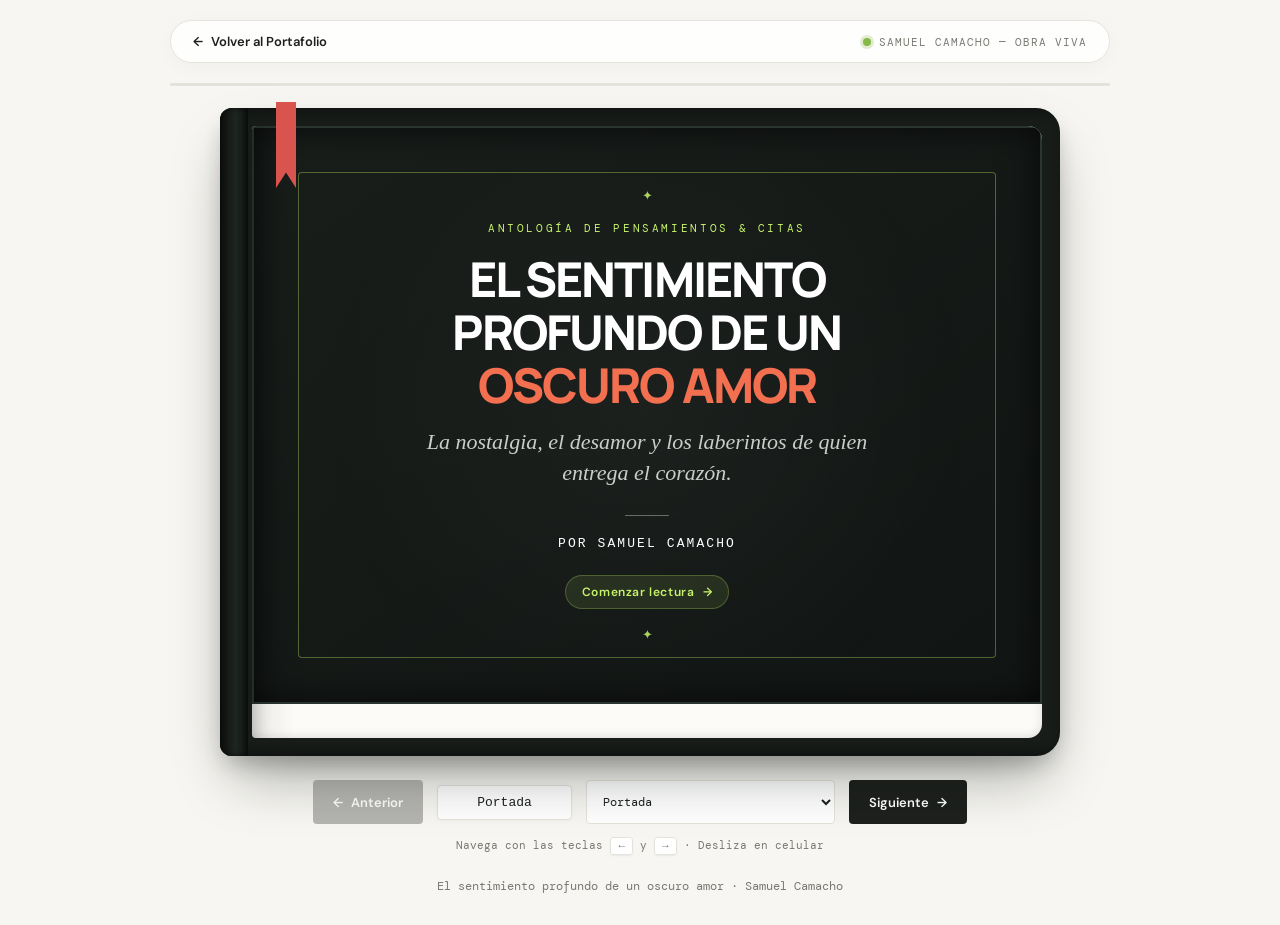
==== commit 1582a342: "feat(proyectos): conectar A11y Agent y organizar carpeta de proyectos" ====
--- a/libro.html
+++ b/libro.html
@@ -2,1377 +2,11 @@
 <html lang="es">
   <head>
     <meta charset="utf-8" />
-    <meta name="viewport" content="width=device-width, initial-scale=1" />
-    <title>El sentimiento profundo de un oscuro amor — Samuel Camacho</title>
-    <meta
-      name="description"
-      content="Libro de reflexiones, desamor y pensamientos íntimos escrito por Samuel Camacho."
-    />
-    <link rel="preconnect" href="https://fonts.googleapis.com" />
-    <link rel="preconnect" href="https://fonts.gstatic.com" crossorigin />
-    <link
-      href="https://fonts.googleapis.com/css2?family=Cormorant+Garamond:ital,wght@0,400;0,600;0,700;1,400;1,600;1,700&family=DM+Mono:wght@400;500&family=DM+Sans:wght@400;500;600;700&family=Manrope:wght@600;800&display=swap"
-      rel="stylesheet"
-    />
-
-    <style>
-      /* ============================================================
-         VARIABLES Y TEMA DE DISEÑO (Alineadas a tu portafolio)
-         ============================================================ */
-      :root {
-        --paper-bg: #f7f6f2;
-        --page-bg: #fcfbf8;
-        --page-edge: #eeebe3;
-        --ink: #1d201d;
-        --ink-soft: #2e332f;
-        --muted: #777a73;
-        --line: #e3e2db;
-        --orange: #f26f50;
-        --lime: #c7f36a;
-        --gold: #d4af37;
-        --cover-bg: #181d1a;
-        --cover-border: #2a352f;
-        --spine: #0f1311;
-        --ribbon: #d9534f;
-        
-        --font-serif: "Cormorant Garamond", Georgia, serif;
-        --font-sans: "DM Sans", -apple-system, BlinkMacSystemFont, sans-serif;
-        --font-mono: "DM Mono", monospace;
-        --font-display: "Manrope", sans-serif;
-      }
-
-      * {
-        box-sizing: border-box;
-        margin: 0;
-        padding: 0;
-      }
-
-      body {
-        min-height: 100vh;
-        background: var(--paper-bg);
-        color: var(--ink);
-        font-family: var(--font-sans);
-        display: flex;
-        flex-direction: column;
-        justify-content: space-between;
-        align-items: center;
-        padding: 20px 16px 36px;
-        overflow-x: hidden;
-      }
-
-      /* Barra de navegación superior hacia el portafolio */
-      .book-topbar {
-        width: 100%;
-        max-width: 940px;
-        display: flex;
-        justify-content: space-between;
-        align-items: center;
-        margin-bottom: 20px;
-        padding: 12px 22px;
-        background: rgba(255, 255, 255, 0.85);
-        backdrop-filter: blur(12px);
-        border: 1px solid var(--line);
-        border-radius: 999px;
-        box-shadow: 0 4px 20px rgba(0, 0, 0, 0.03);
-      }
-
-      .back-to-portfolio {
-        display: inline-flex;
-        align-items: center;
-        gap: 8px;
-        font-size: 13px;
-        font-weight: 600;
-        color: var(--ink);
-        text-decoration: none;
-        transition: color 0.2s ease, transform 0.2s ease;
-      }
-      .back-to-portfolio:hover {
-        color: var(--orange);
-        transform: translateX(-3px);
-      }
-
-      .book-meta-badge {
-        font-family: var(--font-mono);
-        font-size: 11px;
-        letter-spacing: 0.09em;
-        color: var(--muted);
-        text-transform: uppercase;
-        display: flex;
-        align-items: center;
-        gap: 8px;
-      }
-
-      .status-indicator {
-        width: 8px;
-        height: 8px;
-        background-color: #86b948;
-        border-radius: 50%;
-        display: inline-block;
-        box-shadow: 0 0 0 3px rgba(134, 185, 72, 0.25);
-      }
-
-      /* Barra delgada de progreso de lectura */
-      .reading-progress-track {
-        width: 100%;
-        max-width: 940px;
-        height: 3px;
-        background: var(--line);
-        border-radius: 2px;
-        margin-bottom: 22px;
-        overflow: hidden;
-      }
-      .reading-progress-bar {
-        height: 100%;
-        width: 0%;
-        background: linear-gradient(90deg, var(--orange), #ff8f70);
-        transition: width 0.35s ease;
-      }
-
-      /* ============================================================
-         COMPONENTE CENTRAL DEL LIBRO (Totalmente portable)
-         ============================================================ */
-      #libro-componente {
-        width: 100%;
-        max-width: 920px;
-        perspective: 2200px;
-        display: flex;
-        flex-direction: column;
-        align-items: center;
-        margin: auto 0;
-      }
-
-      .book-wrapper {
-        position: relative;
-        width: min(840px, 95vw);
-        height: clamp(540px, 72vh, 650px);
-        background: var(--cover-bg);
-        border-radius: 12px 24px 24px 12px;
-        box-shadow: 
-          0 30px 60px -15px rgba(15, 19, 17, 0.4),
-          0 12px 24px -6px rgba(15, 19, 17, 0.25),
-          inset 8px 0 18px rgba(0, 0, 0, 0.65);
-        padding: 18px 18px 18px 32px;
-        display: flex;
-        align-items: center;
-        justify-content: center;
-      }
-
-      /* Lomo del libro con efecto de relieve */
-      .book-wrapper::before {
-        content: "";
-        position: absolute;
-        left: 0;
-        top: 0;
-        bottom: 0;
-        width: 28px;
-        background: linear-gradient(90deg, #0b0e0c 0%, #1e2621 55%, #121714 100%);
-        border-radius: 12px 0 0 12px;
-        box-shadow: inset -2px 0 6px rgba(0, 0, 0, 0.65);
-      }
-
-      /* Cinta de lectura (marcapáginas) */
-      .book-ribbon {
-        position: absolute;
-        top: -6px;
-        left: 56px;
-        width: 20px;
-        height: 86px;
-        background: var(--ribbon);
-        box-shadow: 2px 6px 12px rgba(0,0,0,0.35);
-        z-index: 30;
-        clip-path: polygon(0 0, 100% 0, 100% 100%, 50% 82%, 0 100%);
-        transition: transform 0.3s ease;
-      }
-      .book-wrapper:hover .book-ribbon {
-        transform: translateY(5px);
-      }
-
-      /* Ventana de visualización de páginas */
-      .pages-viewport {
-        position: relative;
-        width: 100%;
-        height: 100%;
-        background: var(--page-bg);
-        border-radius: 4px 14px 14px 4px;
-        overflow: hidden;
-        box-shadow: 
-          inset 4px 0 12px rgba(0, 0, 0, 0.12),
-          inset -4px 0 10px rgba(0, 0, 0, 0.04);
-      }
-
-      /* Efecto de pliegue central */
-      .pages-viewport::before {
-        content: "";
-        position: absolute;
-        top: 0;
-        left: 0;
-        bottom: 0;
-        width: 44px;
-        background: linear-gradient(90deg, rgba(0, 0, 0, 0.14) 0%, rgba(0, 0, 0, 0.04) 45%, transparent 100%);
-        z-index: 10;
-        pointer-events: none;
-      }
-
-      /* ============================================================
-         ESTRUCTURA DE CADA PÁGINA INDIVIDUAL
-         ============================================================ */
-      .book-page {
-        position: absolute;
-        inset: 0;
-        padding: clamp(28px, 5.5vw, 48px) clamp(28px, 6vw, 68px);
-        display: flex;
-        flex-direction: column;
-        justify-content: space-between;
-        opacity: 0;
-        visibility: hidden;
-        transform: translateX(36px) scale(0.985);
-        transition: opacity 0.42s cubic-bezier(0.4, 0, 0.2, 1),
-                    transform 0.42s cubic-bezier(0.4, 0, 0.2, 1),
-                    visibility 0.42s;
-        background-color: var(--page-bg);
-        background-image: 
-          radial-gradient(circle at 50% 40%, rgba(255,255,255,0.85) 0%, transparent 100%),
-          repeating-linear-gradient(0deg, transparent, transparent 31px, rgba(0, 0, 0, 0.018) 31px, rgba(0, 0, 0, 0.018) 32px);
-        overflow-y: auto;
-        scrollbar-width: thin;
-        scrollbar-color: rgba(0, 0, 0, 0.15) transparent;
-      }
-
-      .book-page::-webkit-scrollbar {
-        width: 5px;
-      }
-      .book-page::-webkit-scrollbar-thumb {
-        background: rgba(0, 0, 0, 0.15);
-        border-radius: 4px;
-      }
-
-      .book-page.active {
-        opacity: 1;
-        visibility: visible;
-        transform: translateX(0) scale(1);
-        z-index: 5;
-      }
-
-      /* Cabecera interna de página */
-      .page-header {
-        display: flex;
-        justify-content: space-between;
-        align-items: center;
-        border-bottom: 1px solid var(--line);
-        padding-bottom: 12px;
-        user-select: none;
-      }
-
-      .page-category {
-        font-family: var(--font-mono);
-        font-size: 11px;
-        letter-spacing: 0.14em;
-        text-transform: uppercase;
-        color: var(--muted);
-      }
-
-      .page-number-top {
-        font-family: var(--font-mono);
-        font-size: 11px;
-        color: var(--muted);
-      }
-
-      /* Contenedor central de la frase */
-      .quote-container {
-        display: flex;
-        flex-direction: column;
-        justify-content: center;
-        align-items: center;
-        text-align: center;
-        padding: 16px 0;
-        position: relative;
-        flex-grow: 1;
-      }
-
-      .quote-symbol {
-        font-family: var(--font-serif);
-        font-size: 60px;
-        line-height: 1;
-        color: var(--orange);
-        opacity: 0.45;
-        margin-bottom: -16px;
-        user-select: none;
-      }
-
-      .quote-text {
-        font-family: var(--font-serif);
-        font-size: clamp(21px, 3.2vw, 29px);
-        font-style: italic;
-        line-height: 1.48;
-        color: var(--ink);
-        max-width: 620px;
-        letter-spacing: -0.01em;
-      }
-
-      .quote-author {
-        margin-top: 24px;
-        font-family: var(--font-sans);
-        font-size: 13px;
-        font-weight: 700;
-        letter-spacing: 0.08em;
-        color: var(--ink-soft);
-        text-transform: uppercase;
-        display: inline-flex;
-        align-items: center;
-        gap: 10px;
-      }
-      .quote-author::before {
-        content: "";
-        display: inline-block;
-        width: 22px;
-        height: 1.5px;
-        background-color: var(--orange);
-      }
-
-      /* Estilo especial para páginas de ensayo / reflexión extensa */
-      .prose-container {
-        display: flex;
-        flex-direction: column;
-        justify-content: center;
-        align-items: flex-start;
-        text-align: left;
-        padding: 14px 4px;
-        position: relative;
-        flex-grow: 1;
-        max-width: 640px;
-        margin: 0 auto;
-        width: 100%;
-      }
-
-      .prose-badge {
-        font-family: var(--font-mono);
-        font-size: 10px;
-        text-transform: uppercase;
-        letter-spacing: 0.16em;
-        color: var(--orange);
-        font-weight: 600;
-        margin-bottom: 8px;
-      }
-
-      .prose-heading {
-        font-family: var(--font-serif);
-        font-size: clamp(21px, 2.9vw, 26px);
-        font-weight: 700;
-        font-style: italic;
-        color: var(--ink);
-        line-height: 1.35;
-        margin-bottom: 14px;
-        border-left: 3px solid var(--orange);
-        padding-left: 14px;
-      }
-
-      .prose-body {
-        font-family: var(--font-serif);
-        font-size: clamp(16.5px, 2.1vw, 19.5px);
-        line-height: 1.68;
-        color: #272c29;
-        text-align: justify;
-        text-justify: inter-word;
-        letter-spacing: 0.005em;
-      }
-
-      .prose-author-tag {
-        align-self: flex-end;
-        margin-top: 18px;
-        font-family: var(--font-sans);
-        font-size: 13px;
-        font-weight: 700;
-        letter-spacing: 0.08em;
-        color: var(--ink-soft);
-        text-transform: uppercase;
-        display: inline-flex;
-        align-items: center;
-        gap: 8px;
-      }
-      .prose-author-tag::before {
-        content: "";
-        display: inline-block;
-        width: 18px;
-        height: 1.5px;
-        background-color: var(--orange);
-      }
-
-      /* Pie de cada página */
-      .page-footer {
-        display: flex;
-        justify-content: space-between;
-        align-items: center;
-        border-top: 1px solid var(--line);
-        padding-top: 12px;
-        font-family: var(--font-mono);
-        font-size: 11px;
-        color: var(--muted);
-        user-select: none;
-      }
-
-      .copy-quote-btn {
-        background: transparent;
-        border: none;
-        color: var(--muted);
-        font-family: var(--font-mono);
-        font-size: 11px;
-        cursor: pointer;
-        display: inline-flex;
-        align-items: center;
-        gap: 5px;
-        transition: color 0.2s ease;
-      }
-      .copy-quote-btn:hover {
-        color: var(--orange);
-      }
-
-      /* ============================================================
-         PORTADA DEL LIBRO
-         ============================================================ */
-      .page-cover {
-        background: linear-gradient(145deg, #181d1a 0%, #111513 100%);
-        color: #f7f6f2;
-        border: 2px solid var(--cover-border);
-        box-shadow: inset 0 0 35px rgba(0, 0, 0, 0.7);
-        justify-content: center;
-        text-align: center;
-        position: relative;
-        padding: clamp(24px, 4.5vw, 44px);
-      }
-
-      .cover-frame {
-        border: 1px solid rgba(199, 243, 106, 0.35);
-        padding: clamp(28px, 5vw, 48px) clamp(20px, 4vw, 36px);
-        height: 100%;
-        display: flex;
-        flex-direction: column;
-        justify-content: center;
-        align-items: center;
-        border-radius: 4px;
-        position: relative;
-        background: radial-gradient(circle at 50% 50%, rgba(255, 255, 255, 0.03) 0%, transparent 80%);
-      }
-
-      .cover-frame::before {
-        content: "✦";
-        position: absolute;
-        top: 14px;
-        color: var(--lime);
-        font-size: 13px;
-        opacity: 0.85;
-      }
-      .cover-frame::after {
-        content: "✦";
-        position: absolute;
-        bottom: 14px;
-        color: var(--lime);
-        font-size: 13px;
-        opacity: 0.85;
-      }
-
-      .cover-label {
-        font-family: var(--font-mono);
-        font-size: 11px;
-        letter-spacing: 0.24em;
-        color: var(--lime);
-        text-transform: uppercase;
-        margin-bottom: 18px;
-      }
-
-      .cover-title {
-        font-family: var(--font-display);
-        font-size: clamp(30px, 5.2vw, 48px);
-        font-weight: 800;
-        line-height: 1.1;
-        letter-spacing: -0.04em;
-        color: #ffffff;
-        margin-bottom: 16px;
-        max-width: 580px;
-        text-transform: uppercase;
-      }
-      .cover-title span {
-        color: var(--orange);
-      }
-
-      .cover-subtitle {
-        font-family: var(--font-serif);
-        font-style: italic;
-        font-size: clamp(17px, 2.6vw, 22px);
-        color: #c9ceca;
-        max-width: 480px;
-        margin-bottom: 26px;
-        line-height: 1.4;
-      }
-
-      .cover-divider {
-        width: 44px;
-        height: 1px;
-        background: var(--line);
-        opacity: 0.4;
-        margin-bottom: 20px;
-      }
-
-      .cover-signature {
-        font-family: var(--font-mono);
-        font-size: 13px;
-        font-weight: 500;
-        color: #ffffff;
-        letter-spacing: 0.16em;
-        text-transform: uppercase;
-      }
-
-      .cover-start-hint {
-        margin-top: 24px;
-        display: inline-flex;
-        align-items: center;
-        gap: 8px;
-        font-size: 12px;
-        color: var(--lime);
-        font-family: var(--font-sans);
-        font-weight: 600;
-        letter-spacing: 0.05em;
-        cursor: pointer;
-        background: rgba(199, 243, 106, 0.1);
-        padding: 8px 16px;
-        border-radius: 999px;
-        border: 1px solid rgba(199, 243, 106, 0.25);
-        transition: background 0.2s ease, transform 0.2s ease;
-      }
-      .cover-start-hint:hover {
-        background: rgba(199, 243, 106, 0.2);
-        transform: translateY(-2px);
-      }
-
-      /* ============================================================
-         CONTRAPORTADA (Página Final del Libro)
-         ============================================================ */
-      .page-back-cover {
-        background: linear-gradient(145deg, #151917 0%, #0e1110 100%);
-        color: #ffffff;
-        border: 2px solid var(--cover-border);
-        justify-content: center;
-        text-align: center;
-      }
-
-      .back-cover-box {
-        display: flex;
-        flex-direction: column;
-        align-items: center;
-        justify-content: center;
-        gap: 16px;
-        padding: 30px 20px;
-      }
-
-      .restart-book-btn {
-        margin-top: 14px;
-        display: inline-flex;
-        align-items: center;
-        gap: 8px;
-        padding: 10px 22px;
-        background: var(--lime);
-        color: #111412;
-        font-family: var(--font-sans);
-        font-size: 13px;
-        font-weight: 700;
-        border: none;
-        border-radius: 4px;
-        cursor: pointer;
-        transition: transform 0.2s ease, background 0.2s ease;
-      }
-      .restart-book-btn:hover {
-        transform: translateY(-2px);
-        background: #d8faa0;
-      }
-
-      /* ============================================================
-         CONTROLES INFERIORES DE NAVEGACIÓN
-         ============================================================ */
-      .book-controls {
-        display: flex;
-        align-items: center;
-        justify-content: center;
-        gap: 14px;
-        margin-top: 24px;
-        width: 100%;
-        flex-wrap: wrap;
-      }
-
-      .book-nav-btn {
-        display: inline-flex;
-        align-items: center;
-        gap: 8px;
-        height: 44px;
-        padding: 0 20px;
-        background: var(--ink);
-        color: #ffffff;
-        border: none;
-        border-radius: 4px;
-        font-family: var(--font-sans);
-        font-size: 13px;
-        font-weight: 600;
-        cursor: pointer;
-        transition: background 0.2s ease, transform 0.15s ease, opacity 0.2s ease;
-      }
-
-      .book-nav-btn:hover:not(:disabled) {
-        background: #343a36;
-        transform: translateY(-2px);
-      }
-
-      .book-nav-btn:disabled {
-        opacity: 0.3;
-        cursor: not-allowed;
-      }
-
-      .book-counter {
-        font-family: var(--font-mono);
-        font-size: 13px;
-        font-weight: 500;
-        color: var(--ink);
-        background: #ffffff;
-        border: 1px solid var(--line);
-        padding: 9px 18px;
-        border-radius: 4px;
-        min-width: 135px;
-        text-align: center;
-        box-shadow: 0 1px 4px rgba(0,0,0,0.03);
-      }
-
-      .jump-select {
-        height: 44px;
-        padding: 0 12px;
-        background: #ffffff;
-        color: var(--ink);
-        border: 1px solid var(--line);
-        border-radius: 4px;
-        font-family: var(--font-mono);
-        font-size: 12px;
-        cursor: pointer;
-        outline: none;
-      }
-
-      .keyboard-hint {
-        margin-top: 14px;
-        font-family: var(--font-mono);
-        font-size: 11px;
-        color: var(--muted);
-        text-align: center;
-      }
-      .keyboard-hint kbd {
-        background: #ffffff;
-        border: 1px solid var(--line);
-        padding: 2px 7px;
-        border-radius: 3px;
-        box-shadow: 0 1px 2px rgba(0,0,0,0.06);
-      }
-
-      /* Notificación flotante de copiado */
-      .toast {
-        position: fixed;
-        bottom: 24px;
-        background: var(--ink);
-        color: #ffffff;
-        padding: 10px 20px;
-        border-radius: 999px;
-        font-size: 12px;
-        font-family: var(--font-mono);
-        box-shadow: 0 10px 25px rgba(0,0,0,0.25);
-        opacity: 0;
-        transform: translateY(20px);
-        transition: opacity 0.3s ease, transform 0.3s ease;
-        pointer-events: none;
-        z-index: 100;
-      }
-      .toast.show {
-        opacity: 1;
-        transform: translateY(0);
-      }
-
-      /* Responsividad */
-      @media (max-width: 640px) {
-        .book-wrapper {
-          padding: 10px 10px 10px 20px;
-          height: clamp(520px, 78vh, 600px);
-        }
-        .quote-text {
-          font-size: 18.5px;
-          line-height: 1.45;
-        }
-        .prose-heading {
-          font-size: 19px;
-        }
-        .prose-body {
-          font-size: 15.5px;
-          line-height: 1.6;
-        }
-        .cover-frame {
-          padding: 22px 14px;
-        }
-        .book-controls {
-          gap: 8px;
-        }
-        .book-nav-btn {
-          padding: 0 14px;
-          font-size: 12px;
-        }
-        .book-counter {
-          min-width: 110px;
-          padding: 9px 12px;
-          font-size: 12px;
-        }
-      }
-    </style>
+    <meta http-equiv="refresh" content="0; url=proyectos/libro.html" />
+    <title>Redirigiendo a Mi Libro — Samuel Camacho</title>
+    <link rel="canonical" href="proyectos/libro.html" />
   </head>
   <body>
-    <!-- Barra superior con enlace a tu portafolio -->
-    <header class="book-topbar">
-      <a href="index.html" class="back-to-portfolio" title="Volver a la página principal de tu portafolio">
-        <span aria-hidden="true">←</span> Volver al Portafolio
-      </a>
-      <div class="book-meta-badge">
-        <span class="status-indicator"></span>
-        <span>Samuel Camacho — Obra Viva</span>
-      </div>
-    </header>
-
-    <!-- Indicador de barra de lectura -->
-    <div class="reading-progress-track">
-      <div class="reading-progress-bar" id="reading-bar"></div>
-    </div>
-
-    <!-- ============================================================
-         COMPONENTE PRINCIPAL DEL LIBRO (Listo para anclar a tu portafolio)
-         ============================================================ -->
-    <main id="libro-componente">
-      <div class="book-wrapper">
-        <div class="book-ribbon" title="Marcador de página"></div>
-        
-        <div class="pages-viewport" id="pages-container">
-          
-          <!-- ============================================================
-               PÁGINA 0: PORTADA DEL LIBRO
-               ============================================================ -->
-          <article class="book-page page-cover active" data-page-index="0" data-page-title="Portada">
-            <div class="cover-frame">
-              <span class="cover-label">Antología de Pensamientos & Citas</span>
-              <h1 class="cover-title">EL SENTIMIENTO PROFUNDO DE UN <span>OSCURO AMOR</span></h1>
-              <p class="cover-subtitle">
-                La nostalgia, el desamor y los laberintos de quien entrega el corazón.
-              </p>
-              <div class="cover-divider"></div>
-              <p class="cover-signature">POR SAMUEL CAMACHO</p>
-              <button class="cover-start-hint" id="start-reading-btn">
-                Comenzar lectura <span aria-hidden="true">→</span>
-              </button>
-            </div>
-          </article>
-
-          <!-- ============================================================
-               PÁGINA 1
-               ============================================================ -->
-          <article class="book-page" data-page-index="1" data-page-title="El Laberinto">
-            <div class="page-header">
-              <span class="page-category">01 / Nostalgia</span>
-              <span class="page-number-top">N° 01</span>
-            </div>
-
-            <div class="quote-container">
-              <span class="quote-symbol">“</span>
-              <p class="quote-text">
-                No sé por qué hoy, no sé por qué me siento perdido en un laberinto donde la nostalgia, la tristeza y el desamor me persiguen sin descanso y yo solo ignoro la salida.
-              </p>
-              <span class="quote-author">Samuel Camacho</span>
-            </div>
-
-            <div class="page-footer">
-              <button class="copy-quote-btn" onclick="copyText('No sé por qué hoy, no sé por qué me siento perdido en un laberinto donde la nostalgia, la tristeza y el desamor me persiguen sin descanso y yo solo ignoro la salida. — Samuel Camacho')">
-                <span>📋</span> Copiar frase
-              </button>
-              <span>Pág. 1</span>
-            </div>
-          </article>
-
-          <!-- ============================================================
-               PÁGINA 2
-               ============================================================ -->
-          <article class="book-page" data-page-index="2" data-page-title="Simples Letras">
-            <div class="page-header">
-              <span class="page-category">02 / Paisajes Lejanos</span>
-              <span class="page-number-top">N° 02</span>
-            </div>
-
-            <div class="quote-container">
-              <span class="quote-symbol">“</span>
-              <p class="quote-text">
-                Por más que explore otros paisajes el tuyo lo veo a la distancia, igual tú me enseñaste a escribir, porque de cierta forma te hacía feliz, ahora busco distraer mis pensamientos con la melancolía de mi vida escondida en unas simples letras.
-              </p>
-              <span class="quote-author">Samuel Camacho</span>
-            </div>
-
-            <div class="page-footer">
-              <button class="copy-quote-btn" onclick="copyText('Por más que explore otros paisajes el tuyo lo veo a la distancia, igual tú me enseñaste a escribir, porque de cierta forma te hacía feliz, ahora busco distraer mis pensamientos con la melancolía de mi vida escondida en unas simples letras. — Samuel Camacho')">
-                <span>📋</span> Copiar frase
-              </button>
-              <span>Pág. 2</span>
-            </div>
-          </article>
-
-          <!-- ============================================================
-               PÁGINA 3
-               ============================================================ -->
-          <article class="book-page" data-page-index="3" data-page-title="El Humo">
-            <div class="page-header">
-              <span class="page-category">03 / Recuerdos</span>
-              <span class="page-number-top">N° 03</span>
-            </div>
-
-            <div class="quote-container">
-              <span class="quote-symbol">“</span>
-              <p class="quote-text">
-                Quiero amor estar en una pieza riéndonos de bobadas, pero todo desaparece en el humo que dejó tus recuerdos.
-              </p>
-              <span class="quote-author">Samuel Camacho</span>
-            </div>
-
-            <div class="page-footer">
-              <button class="copy-quote-btn" onclick="copyText('Quiero amor estar en una pieza riéndonos de bobadas, pero todo desaparece en el humo que dejó tus recuerdos. — Samuel Camacho')">
-                <span>📋</span> Copiar frase
-              </button>
-              <span>Pág. 3</span>
-            </div>
-          </article>
-
-          <!-- ============================================================
-               PÁGINA 4
-               ============================================================ -->
-          <article class="book-page" data-page-index="4" data-page-title="La Luna">
-            <div class="page-header">
-              <span class="page-category">04 / Destello Nocturno</span>
-              <span class="page-number-top">N° 04</span>
-            </div>
-
-            <div class="quote-container">
-              <span class="quote-symbol">“</span>
-              <p class="quote-text">
-                Hoy la luna tiene una belleza deslumbrante, al solo quedarte viéndola te pierdes en su belleza algo parecido a lo que me sucede con vos.
-              </p>
-              <span class="quote-author">Samuel Camacho</span>
-            </div>
-
-            <div class="page-footer">
-              <button class="copy-quote-btn" onclick="copyText('Hoy la luna tiene una belleza deslumbrante, al solo quedarte viéndola te pierdes en su belleza algo parecido a lo que me sucede con vos. — Samuel Camacho')">
-                <span>📋</span> Copiar frase
-              </button>
-              <span>Pág. 4</span>
-            </div>
-          </article>
-
-          <!-- ============================================================
-               PÁGINA 5
-               ============================================================ -->
-          <article class="book-page" data-page-index="5" data-page-title="Buen Corazón">
-            <div class="page-header">
-              <span class="page-category">05 / Realidad</span>
-              <span class="page-number-top">N° 05</span>
-            </div>
-
-            <div class="quote-container">
-              <span class="quote-symbol">“</span>
-              <p class="quote-text">
-                La vida es incierta, ser un joven de buen corazón en este mundo está mal, las personas no valoran lo que uno puede dar, pero porque no eres la persona de la que ellos esperan recibirlo.
-              </p>
-              <span class="quote-author">Samuel Camacho</span>
-            </div>
-
-            <div class="page-footer">
-              <button class="copy-quote-btn" onclick="copyText('La vida es incierta, ser un joven de buen corazón en este mundo está mal, las personas no valoran lo que uno puede dar, pero porque no eres la persona de la que ellos esperan recibirlo. — Samuel Camacho')">
-                <span>📋</span> Copiar frase
-              </button>
-              <span>Pág. 5</span>
-            </div>
-          </article>
-
-          <!-- ============================================================
-               PÁGINA 6
-               ============================================================ -->
-          <article class="book-page" data-page-index="6" data-page-title="El Error Más Grande">
-            <div class="page-header">
-              <span class="page-category">06 / El Sentimiento</span>
-              <span class="page-number-top">N° 06</span>
-            </div>
-
-            <div class="quote-container">
-              <span class="quote-symbol">“</span>
-              <p class="quote-text">
-                El amor existe o solo es un sentimiento que debemos experimentar un ser humano para sentir cómo laten dos corazones sobre estimulados, al final es lo más bonito y el error más grande que cometemos al sentirlo.
-              </p>
-              <span class="quote-author">Samuel Camacho</span>
-            </div>
-
-            <div class="page-footer">
-              <button class="copy-quote-btn" onclick="copyText('El amor existe o solo es un sentimiento que debemos experimentar un ser humano para sentir cómo laten dos corazones sobre estimulados, al final es lo más bonito y el error más grande que cometemos al sentirlo. — Samuel Camacho')">
-                <span>📋</span> Copiar frase
-              </button>
-              <span>Pág. 6</span>
-            </div>
-          </article>
-
-          <!-- ============================================================
-               PÁGINA 7
-               ============================================================ -->
-          <article class="book-page" data-page-index="7" data-page-title="Habitación de Espejos">
-            <div class="page-header">
-              <span class="page-category">07 / Entrega Total</span>
-              <span class="page-number-top">N° 07</span>
-            </div>
-
-            <div class="quote-container">
-              <span class="quote-symbol">“</span>
-              <p class="quote-text">
-                Soy de las personas que le meten corazón cuando la otra esté dispuesta a recibirlo, aun sabiendo que te lo devuelven roto volviendo a aquella habitación llena de espejos que son tus recuerdos llenos de remordimiento al final qué más da entregarlo todo, aunque diga tu corazón que te faltó dar más siempre lo terminas dando todo.
-              </p>
-              <span class="quote-author">Samuel Camacho</span>
-            </div>
-
-            <div class="page-footer">
-              <button class="copy-quote-btn" onclick="copyText('Soy de las personas que le meten corazón cuando la otra esté dispuesta a recibirlo, aun sabiendo que te lo devuelven roto volviendo a aquella habitación llena de espejos que son tus recuerdos llenos de remordimiento al final qué más da entregarlo todo, aunque diga tu corazón que te faltó dar más siempre lo terminas dando todo. — Samuel Camacho')">
-                <span>📋</span> Copiar frase
-              </button>
-              <span>Pág. 7</span>
-            </div>
-          </article>
-
-          <!-- ============================================================
-               PÁGINA 8
-               ============================================================ -->
-          <article class="book-page" data-page-index="8" data-page-title="Tu Estrella">
-            <div class="page-header">
-              <span class="page-category">08 / Destino & Cielo</span>
-              <span class="page-number-top">N° 08</span>
-            </div>
-
-            <div class="quote-container">
-              <span class="quote-symbol">“</span>
-              <p class="quote-text">
-                Si la vida al principio nos destinó a estar juntos, también nos tendrá destinado un reencuentro, al final veo la estrella para pensar en vos, te diría que tiene un nombre, pero realmente se ganó el tuyo.
-              </p>
-              <span class="quote-author">Samuel Camacho</span>
-            </div>
-
-            <div class="page-footer">
-              <button class="copy-quote-btn" onclick="copyText('Si la vida al principio nos destinó a estar juntos, también nos tendrá destinado un reencuentro, al final veo la estrella para pensar en vos, te diría que tiene un nombre, pero realmente se ganó el tuyo. — Samuel Camacho')">
-                <span>📋</span> Copiar frase
-              </button>
-              <span>Pág. 8</span>
-            </div>
-          </article>
-
-          <!-- ============================================================
-               PÁGINA 9
-               ============================================================ -->
-          <article class="book-page" data-page-index="9" data-page-title="Dame Calma">
-            <div class="page-header">
-              <span class="page-category">09 / Anhelo</span>
-              <span class="page-number-top">N° 09</span>
-            </div>
-
-            <div class="quote-container">
-              <span class="quote-symbol">“</span>
-              <p class="quote-text">
-                Dame calma en vez de hacer que la pierda, detesto estar en mi cama y desear el calor de tu piel.
-              </p>
-              <span class="quote-author">Samuel Camacho</span>
-            </div>
-
-            <div class="page-footer">
-              <button class="copy-quote-btn" onclick="copyText('Dame calma en vez de hacer que la pierda, detesto estar en mi cama y desear el calor de tu piel. — Samuel Camacho')">
-                <span>📋</span> Copiar frase
-              </button>
-              <span>Pág. 9</span>
-            </div>
-          </article>
-
-          <!-- ============================================================
-               PÁGINA 10
-               ============================================================ -->
-          <article class="book-page" data-page-index="10" data-page-title="Bajo la Noche">
-            <div class="page-header">
-              <span class="page-category">10 / En Palabras Sencillas</span>
-              <span class="page-number-top">N° 10</span>
-            </div>
-
-            <div class="quote-container">
-              <span class="quote-symbol">“</span>
-              <p class="quote-text">
-                Entre un montón de estrellas viéndonos constantemente, sintiendo el silencio de la noche, está aquella que brilla con intensidad, esa luna con esa belleza eres tú, espero poder ser quien aclare tus dudas, acompañarte y que brilles en mi mundo, en palabras sencillas que tú me puedas amar, que quieras mis besos a mitad de la noche, que sea lo mejor para ti.
-              </p>
-              <span class="quote-author">Samuel Camacho</span>
-            </div>
-
-            <div class="page-footer">
-              <button class="copy-quote-btn" onclick="copyText('Entre un montón de estrellas viéndonos constantemente, sintiendo el silencio de la noche, está aquella que brilla con intensidad, esa luna con esa belleza eres tú, espero poder ser quien aclare tus dudas, acompañarte y que brilles en mi mundo, en palabras sencillas que tú me puedas amar, que quieras mis besos a mitad de la noche, que sea lo mejor para ti. — Samuel Camacho')">
-                <span>📋</span> Copiar frase
-              </button>
-              <span>Pág. 10</span>
-            </div>
-          </article>
-
-          <!-- ============================================================
-               PÁGINA 11
-               ============================================================ -->
-          <article class="book-page" data-page-index="11" data-page-title="La Gran Mentira">
-            <div class="page-header">
-              <span class="page-category">11 / Desengaño</span>
-              <span class="page-number-top">N° 11</span>
-            </div>
-
-            <div class="quote-container">
-              <span class="quote-symbol">“</span>
-              <p class="quote-text">
-                Tuyo la mentira más grande que ha tenido mi corazón hacia vos, qué mal que al final resultamos siendo las mismas porquerías.
-              </p>
-              <span class="quote-author">Samuel Camacho</span>
-            </div>
-
-            <div class="page-footer">
-              <button class="copy-quote-btn" onclick="copyText('Tuyo la mentira más grande que ha tenido mi corazón hacia vos, qué mal que al final resultamos siendo las mismas porquerías. — Samuel Camacho')">
-                <span>📋</span> Copiar frase
-              </button>
-              <span>Pág. 11</span>
-            </div>
-          </article>
-
-          <!-- ============================================================
-               PÁGINA 12
-               ============================================================ -->
-          <article class="book-page" data-page-index="12" data-page-title="Destino Irónico">
-            <div class="page-header">
-              <span class="page-category">12 / Ironía</span>
-              <span class="page-number-top">N° 12</span>
-            </div>
-
-            <div class="quote-container">
-              <span class="quote-symbol">“</span>
-              <p class="quote-text">
-                Qué bárbaro llegar al punto de que te interese la persona que menos le importes, mi destino es estar solo sabes, ya que no te amo, pero te sigo pensando qué irónica es mi vida.
-              </p>
-              <span class="quote-author">Samuel Camacho</span>
-            </div>
-
-            <div class="page-footer">
-              <button class="copy-quote-btn" onclick="copyText('Qué bárbaro llegar al punto de que te interese la persona que menos le importes, mi destino es estar solo sabes, ya que no te amo, pero te sigo pensando qué irónica es mi vida. — Samuel Camacho')">
-                <span>📋</span> Copiar frase
-              </button>
-              <span>Pág. 12</span>
-            </div>
-          </article>
-
-          <!-- ============================================================
-               PÁGINA 13 (REFLEXIÓN EXTENSA / PROSA)
-               ============================================================ -->
-          <article class="book-page" data-page-index="13" data-page-title="Morir de Amor">
-            <div class="page-header">
-              <span class="page-category">13 / Reflexión I</span>
-              <span class="page-number-top">N° 13</span>
-            </div>
-
-            <div class="prose-container">
-              <span class="prose-badge">Reflexión Profunda</span>
-              <h2 class="prose-heading">“Lo malo de morir por amor es que no te mueres”</h2>
-              <p class="prose-body">
-                Vivimos en una ideología del amor en la cual mentimos y nos mentimos al decir que nos moriríamos de amor por una persona, cuando llega al punto de la verdad nadie muere de amor solo termina en un colapso en el cual piensa no volver a experimentar dicho sentimiento, el hombre prefiere entregarlo todo con una persona y morir sintiendo el mismo sentimiento de inicio a fin, lo malo es que vamos a morir de amor constantemente no por una sino por muchas, nada es eterno todo tiene un final así como un cuaderno.
-              </p>
-              <span class="prose-author-tag">Samuel Camacho</span>
-            </div>
-
-            <div class="page-footer">
-              <button class="copy-quote-btn" onclick="copyText('“Lo malo de morir por amor es que no te mueres” — Vivimos en una ideología del amor en la cual mentimos y nos mentimos al decir que nos moriríamos de amor por una persona... — Samuel Camacho')">
-                <span>📋</span> Copiar texto
-              </button>
-              <span>Pág. 13</span>
-            </div>
-          </article>
-
-          <!-- ============================================================
-               PÁGINA 14 (REFLEXIÓN EXTENSA / PROSA)
-               ============================================================ -->
-          <article class="book-page" data-page-index="14" data-page-title="Conexión de Cuerpos">
-            <div class="page-header">
-              <span class="page-category">14 / Reflexión II</span>
-              <span class="page-number-top">N° 14</span>
-            </div>
-
-            <div class="prose-container">
-              <span class="prose-badge">Reflexión Profunda</span>
-              <h2 class="prose-heading">“Por qué la conexión al unirse dos cuerpos es más fuerte que el amor que sentimos”</h2>
-              <p class="prose-body">
-                El amor es un bucle de sentimientos los cuales afectan al ser humano, al inicio todo es bello pero es más fuerte cuando el “amor” se expresa en una sensación o en una relación sexual, puede que lo que sientas con una sea más fuerte que con otras, te quedas con alguien solo por cómo te sentís no por lo que realmente sientes, o como lo llamamos costumbre, me puedo olvidar de tu cara y nombre, pero no puedo olvidarme de tu cuerpo, aunque se niegue dos personas separadas siempre las van a unir sus recuerdos sexuales que sus momentos de amor, porque amor sentí por muchas pero placer verdadero con una.
-              </p>
-              <span class="prose-author-tag">Samuel Camacho</span>
-            </div>
-
-            <div class="page-footer">
-              <button class="copy-quote-btn" onclick="copyText('“Por qué la conexión al unirse dos cuerpos es más fuerte que el amor que sentimos” — El amor es un bucle de sentimientos... amor sentí por muchas pero placer verdadero con una. — Samuel Camacho')">
-                <span>📋</span> Copiar texto
-              </button>
-              <span>Pág. 14</span>
-            </div>
-          </article>
-
-          <!-- ============================================================
-               PÁGINA 15 (REFLEXIÓN EXTENSA / PROSA)
-               ============================================================ -->
-          <article class="book-page" data-page-index="15" data-page-title="La Cuerda Floja">
-            <div class="page-header">
-              <span class="page-category">15 / Reflexión III</span>
-              <span class="page-number-top">N° 15</span>
-            </div>
-
-            <div class="prose-container">
-              <span class="prose-badge">Reflexión Profunda</span>
-              <h2 class="prose-heading">“El que ama como nunca pierde como siempre”</h2>
-              <p class="prose-body">
-                Una persona que entrega su corazón sin escudos da un arma de doble filo, entregas el poder de destruir tu corazón a alguien en el cual confías, cuando eso sucede no te importa el trato que te dan. Te volvés ciego a lo que es obvio, sordo a las advertencias e impulsivo de corazón, seguir tu corazón es caminar en una cuerda floja siempre va a llegar el momento que sentís que te caes, aunque sigas avanzando el sentimiento te perseguirá constantemente, amar es hermoso, pero para un sobrepensador son ideas constantes de sufrimiento constante.
-              </p>
-              <span class="prose-author-tag">Samuel Camacho</span>
-            </div>
-
-            <div class="page-footer">
-              <button class="copy-quote-btn" onclick="copyText('“El que ama como nunca pierde como siempre” — Una persona que entrega su corazón sin escudos da un arma de doble filo... amar es hermoso, pero para un sobrepensador son ideas constantes de sufrimiento constante. — Samuel Camacho')">
-                <span>📋</span> Copiar texto
-              </button>
-              <span>Pág. 15</span>
-            </div>
-          </article>
-
-          <!-- ============================================================
-               PÁGINA 16 (EPÍLOGO / SENTIMIENTO FINAL)
-               ============================================================ -->
-          <article class="book-page" data-page-index="16" data-page-title="Epílogo">
-            <div class="page-header">
-              <span class="page-category">16 / Epílogo</span>
-              <span class="page-number-top">N° 16</span>
-            </div>
-
-            <div class="quote-container">
-              <span class="quote-symbol">“</span>
-              <p class="quote-text" style="font-weight: 600; color: #161a18;">
-                Al final te dejan por ser buen hombre o mujer, pero realmente es porque das el amor que esa persona desearía recibir, pero no de ti.
-              </p>
-              <span class="quote-author">Samuel Camacho</span>
-            </div>
-
-            <div class="page-footer">
-              <button class="copy-quote-btn" onclick="copyText('Al final te dejan por ser buen hombre o mujer pero realmente es porque das el amor que esa persona desearía recibir, pero no de ti. — Samuel Camacho')">
-                <span>📋</span> Copiar frase
-              </button>
-              <span>Pág. 16</span>
-            </div>
-          </article>
-
-          <!-- ============================================================
-               PÁGINA 17: CONTRAPORTADA (Cierre del Cuaderno)
-               ============================================================ -->
-          <article class="book-page page-back-cover" data-page-index="17" data-page-title="Contraportada">
-            <div class="back-cover-box">
-              <span style="font-family: var(--font-mono); font-size: 11px; letter-spacing: 0.2em; color: var(--lime);">
-                FIN DEL PRIMER CUADERNO
-              </span>
-              <h3 style="font-family: var(--font-display); font-size: 24px; font-weight: 800; color: #ffffff;">
-                EL SENTIMIENTO PROFUNDO DE UN OSCURO AMOR
-              </h3>
-              <p style="font-family: var(--font-serif); font-style: italic; color: #a4aaa6; max-width: 440px; font-size: 16px; line-height: 1.5;">
-                «Nada es eterno todo tiene un final así como un cuaderno.»
-              </p>
-              <span style="font-family: var(--font-mono); font-size: 12px; color: #ffffff; opacity: 0.7;">
-                — SAMUEL CAMACHO —
-              </span>
-              <button class="restart-book-btn" id="restart-book-btn">
-                <span>↺</span> Volver a la portada
-              </button>
-            </div>
-          </article>
-
-        </div>
-      </div>
-
-      <!-- Navegación entre páginas -->
-      <nav class="book-controls" aria-label="Navegación del libro">
-        <button id="prev-page-btn" class="book-nav-btn" disabled aria-label="Página anterior">
-          <span aria-hidden="true">←</span> Anterior
-        </button>
-
-        <div id="page-counter" class="book-counter" aria-live="polite">
-          Portada
-        </div>
-
-        <select id="jump-select" class="jump-select" aria-label="Saltar directamente a una página">
-          <!-- Opciones pobladas dinámicamente -->
-        </select>
-
-        <button id="next-page-btn" class="book-nav-btn" aria-label="Página siguiente">
-          Siguiente <span aria-hidden="true">→</span>
-        </button>
-      </nav>
-
-      <p class="keyboard-hint">
-        Navega con las teclas <kbd>←</kbd> y <kbd>→</kbd> · Desliza en celular
-      </p>
-    </main>
-
-    <!-- Notificación emergente Toast -->
-    <div id="toast" class="toast">Texto copiado al portapapeles</div>
-
-    <!-- Footer minimalista -->
-    <footer style="margin-top: 26px; font-size: 12px; color: var(--muted); font-family: var(--font-mono); text-align: center;">
-      El sentimiento profundo de un oscuro amor · Samuel Camacho
-    </footer>
-
-    <!-- ============================================================
-         SCRIPT DEL MOTOR DEL LIBRO
-         ============================================================ -->
-    <script>
-      (function () {
-        const pages = document.querySelectorAll(".book-page");
-        const prevBtn = document.getElementById("prev-page-btn");
-        const nextBtn = document.getElementById("next-page-btn");
-        const counter = document.getElementById("page-counter");
-        const jumpSelect = document.getElementById("jump-select");
-        const readingBar = document.getElementById("reading-bar");
-        const startBtn = document.getElementById("start-reading-btn");
-        const restartBtn = document.getElementById("restart-book-btn");
-        
-        let currentPage = 0;
-        const totalPages = pages.length;
-
-        // Poblar el menú desplegable de páginas
-        pages.forEach((page, idx) => {
-          const opt = document.createElement("option");
-          opt.value = idx;
-          const title = page.getAttribute("data-page-title") || `Página ${idx}`;
-          opt.textContent = idx === 0 ? "Portada" : (idx === totalPages - 1 ? "Contraportada" : `Pág. ${idx}: ${title}`);
-          jumpSelect.appendChild(opt);
-        });
-
-        function updateBookState() {
-          pages.forEach((page, idx) => {
-            if (idx === currentPage) {
-              page.classList.add("active");
-              page.scrollTop = 0; // Regresar al inicio del scroll interno
-            } else {
-              page.classList.remove("active");
-            }
-          });
-
-          // Estado de los botones
-          prevBtn.disabled = currentPage === 0;
-          nextBtn.disabled = currentPage === totalPages - 1;
-
-          // Etiqueta del contador
-          if (currentPage === 0) {
-            counter.textContent = "Portada";
-          } else if (currentPage === totalPages - 1) {
-            counter.textContent = "Contraportada";
-          } else {
-            counter.textContent = `Pág. ${currentPage} de ${totalPages - 2}`;
-          }
-
-          // Actualizar barra de progreso
-          const progressPercent = (currentPage / (totalPages - 1)) * 100;
-          readingBar.style.width = `${progressPercent}%`;
-
-          // Sincronizar select
-          jumpSelect.value = currentPage;
-        }
-
-        prevBtn.addEventListener("click", () => {
-          if (currentPage > 0) {
-            currentPage--;
-            updateBookState();
-          }
-        });
-
-        nextBtn.addEventListener("click", () => {
-          if (currentPage < totalPages - 1) {
-            currentPage++;
-            updateBookState();
-          }
-        });
-
-        jumpSelect.addEventListener("change", (e) => {
-          currentPage = parseInt(e.target.value, 10);
-          updateBookState();
-        });
-
-        if (startBtn) {
-          startBtn.addEventListener("click", () => {
-            currentPage = 1;
-            updateBookState();
-          });
-        }
-
-        if (restartBtn) {
-          restartBtn.addEventListener("click", () => {
-            currentPage = 0;
-            updateBookState();
-          });
-        }
-
-        // Navegación con teclado
-        window.addEventListener("keydown", (e) => {
-          if (e.key === "ArrowLeft" && currentPage > 0) {
-            currentPage--;
-            updateBookState();
-          } else if (e.key === "ArrowRight" && currentPage < totalPages - 1) {
-            currentPage++;
-            updateBookState();
-          }
-        });
-
-        // Soporte táctil / Swipe para móviles
-        let touchStartX = 0;
-        let touchEndX = 0;
-        const viewport = document.getElementById("pages-container");
-
-        viewport.addEventListener("touchstart", (e) => {
-          touchStartX = e.changedTouches[0].screenX;
-        }, { passive: true });
-
-        viewport.addEventListener("touchend", (e) => {
-          touchEndX = e.changedTouches[0].screenX;
-          if (touchStartX - touchEndX > 50 && currentPage < totalPages - 1) {
-            currentPage++;
-            updateBookState();
-          } else if (touchEndX - touchStartX > 50 && currentPage > 0) {
-            currentPage--;
-            updateBookState();
-          }
-        }, { passive: true });
-
-        updateBookState();
-      })();
-
-      // Función para copiar texto al portapapeles con mensaje toast
-      function copyText(text) {
-        if (navigator.clipboard && navigator.clipboard.writeText) {
-          navigator.clipboard.writeText(text).then(() => {
-            showToast("Frase copiada al portapapeles 📋");
-          }).catch(() => {
-            showToast("Texto listo para compartir");
-          });
-        } else {
-          showToast("Texto seleccionado");
-        }
-      }
-
-      function showToast(message) {
-        const toast = document.getElementById("toast");
-        toast.textContent = message;
-        toast.classList.add("show");
-        setTimeout(() => {
-          toast.classList.remove("show");
-        }, 2400);
-      }
-    </script>
+    <p>Redirigiendo a <a href="proyectos/libro.html">proyectos/libro.html</a>...</p>
   </body>
 </html>
